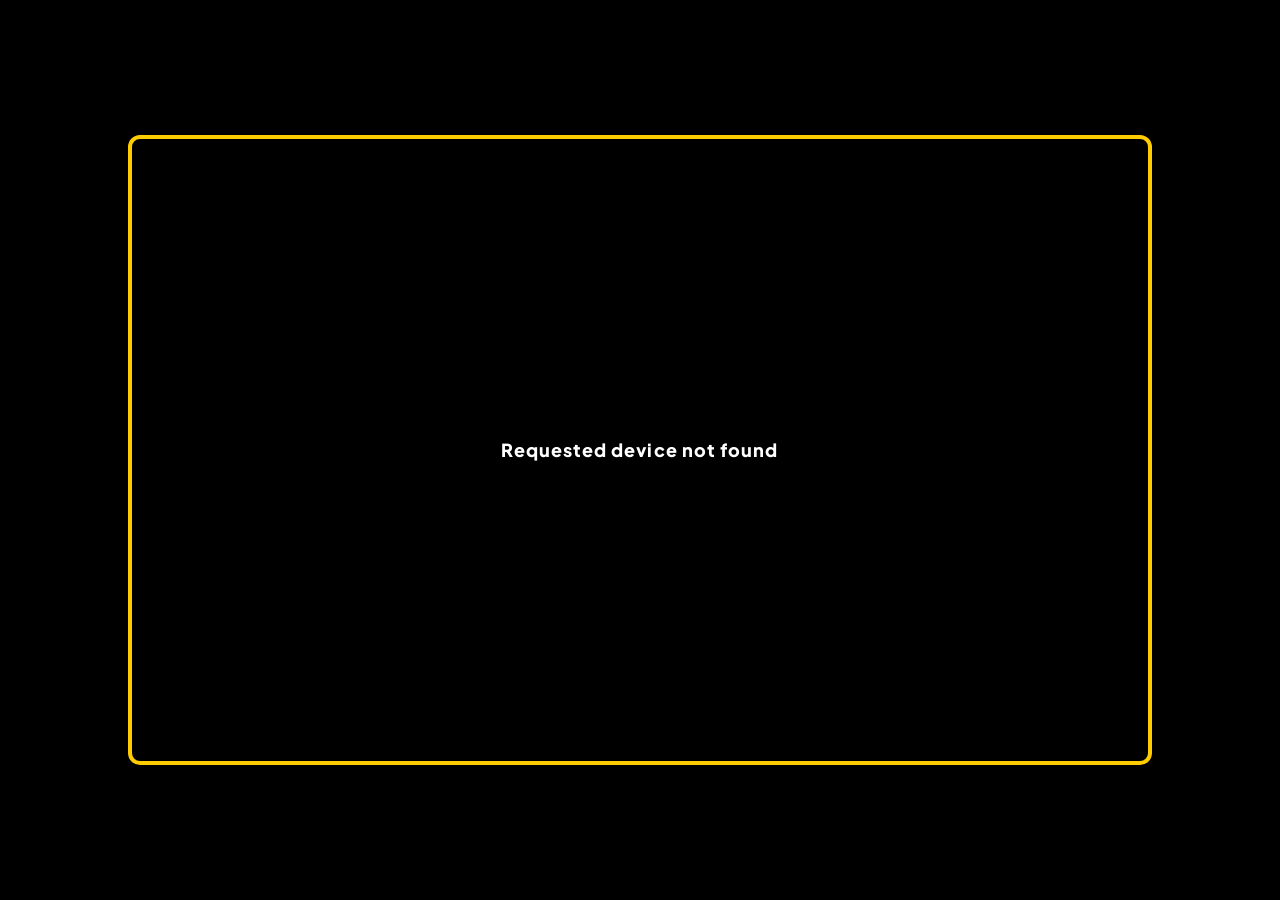
==== docs/demo.html @ 0fde7af2 "Publish ParcelVision landing and linear scanner to Pages. Replace the admin mock with a product land" ====
<!doctype html>
<html lang="en">
<head>
<meta charset="utf-8">
<meta name="viewport" content="width=device-width, initial-scale=1, viewport-fit=cover">
<title>ParcelVision AI · Scan receipt</title>
<link rel="preconnect" href="https://fonts.googleapis.com">
<link rel="preconnect" href="https://fonts.gstatic.com" crossorigin>
<link rel="stylesheet" href="https://fonts.googleapis.com/css2?family=Plus+Jakarta+Sans:wght@500;700;800&display=swap">
<link rel="stylesheet" href="parcelvision.css">
</head>
<body class="scan-page">
<div class="scan" id="screen-live">
  <video class="scan-video" id="sm-cam" playsinline webkit-playsinline muted autoplay></video>
  <div class="scan-guide" id="scan-guide">
    <div class="scan-coach" id="scan-coach">Hold the receipt in view</div>
  </div>
  <div class="scan-ring-wrap" id="scan-ring" hidden>
    <svg class="scan-ring" viewBox="0 0 100 100">
      <circle class="track" cx="50" cy="50" r="45"></circle>
      <circle class="progress" cx="50" cy="50" r="45"></circle>
    </svg>
  </div>
  <div class="scan-hud">
    <button class="scan-torch" id="scan-torch" type="button" hidden>Turn on flashlight</button>
  </div>
  <div class="scan-spinner" id="scan-spinner">
    <i></i>
    <div>Preparing scanner…</div>
  </div>
</div>

<div class="scan-result" id="screen-result" hidden>
  <h1>Receipt ready</h1>
  <img id="scan-preview" alt="Cleaned receipt">
  <div class="status" id="scan-status"></div>
  <div class="scan-actions">
    <button class="btn btn-primary" id="scan-confirm" type="button">Confirm &amp; Upload Receipt</button>
    <button class="btn btn-ghost" id="scan-retake" type="button">Retake</button>
  </div>
</div>

<div class="scan-done" id="screen-done" hidden>
  <div class="mark">✓</div>
  <h1>Receipt uploaded</h1>
  <p id="done-note">The cleaned scan is ready for the next step.</p>
  <button class="btn btn-primary" id="scan-again" type="button">Scan another</button>
</div>

<script type="module" src="scan-app.mjs"></script>
</body>
</html>
---- docs/parcelvision.css ----
:root {
  --ink: #f8fafc;
  --muted: #94a3b8;
  --blue: #3b82f6;
  --navy: #0f172a;
  --yellow: #ffcc00;
  --green: #39ff14;
  --font: "Plus Jakarta Sans", system-ui, sans-serif;
  --guide-x: 10%;
  --guide-y: 15%;
  --guide-w: 80%;
  --guide-h: 70%;
}

* { box-sizing: border-box; }
html, body { margin: 0; font-family: var(--font); }
[hidden] { display: none !important; }
button { font: inherit; }

/* ---- landing ---- */
body.landing { background: #07111f; color: var(--ink); min-height: 100%; }
.pv-wrap { width: min(1120px, calc(100% - 32px)); margin: 0 auto; }
.pv-nav { position: sticky; top: 0; z-index: 10; background: rgba(7, 17, 31, .88); backdrop-filter: blur(12px); border-bottom: 1px solid rgba(255,255,255,.08); }
.pv-nav-inner { display: flex; align-items: center; gap: 20px; min-height: 64px; }
.pv-brand { color: #fff; font-weight: 800; text-decoration: none; font-size: 18px; margin-right: auto; }
.pv-brand span { color: var(--blue); }
.pv-nav-links { display: flex; gap: 18px; }
.pv-nav-links a { color: var(--muted); text-decoration: none; font-weight: 600; }
.pv-btn {
  display: inline-flex; align-items: center; justify-content: center;
  min-height: 48px; padding: 0 22px; border-radius: 12px;
  background: var(--blue); color: #fff; font-weight: 800; text-decoration: none; border: 0;
}
.pv-btn-sm { min-height: 40px; padding: 0 16px; font-size: 14px; }
.pv-btn-ghost { background: transparent; color: #fff; border: 1px solid rgba(255,255,255,.28); }
.pv-hero { padding: 72px 0 48px; }
.pv-hero-grid { display: grid; gap: 40px; align-items: center; }
@media (min-width: 880px) { .pv-hero-grid { grid-template-columns: 1.1fr .9fr; } }
.pv-kicker { color: var(--blue); font-weight: 800; letter-spacing: .08em; text-transform: uppercase; font-size: 12px; }
.pv-hero h1 { font-size: clamp(32px, 5vw, 52px); line-height: 1.1; margin: 8px 0 16px; }
.pv-lead { color: var(--muted); font-size: 18px; max-width: 48ch; }
.pv-hero-actions { display: flex; flex-wrap: wrap; gap: 12px; margin-top: 24px; }
.pv-hero-card { display: grid; place-items: center; }
.pv-phone {
  width: min(280px, 70vw); aspect-ratio: 9 / 16; border-radius: 28px;
  padding: 12px; background: #111827; box-shadow: 0 24px 60px rgba(0,0,0,.45);
}
.pv-phone-screen {
  height: 100%; border-radius: 18px; background: #000; position: relative;
  display: grid; place-items: center; overflow: hidden;
}
.pv-phone-box {
  position: absolute; inset: 16% 12%;
  border: 3px solid var(--yellow); border-radius: 10px;
  box-shadow: 0 0 0 80px rgba(0,0,0,.55);
}
.pv-phone-label {
  position: relative; z-index: 1; font-weight: 800; font-size: 13px;
  background: rgba(0,0,0,.7); padding: 8px 12px; border-radius: 8px;
}
.pv-how { padding: 24px 0 80px; }
.pv-how h2 { font-size: 28px; margin-bottom: 24px; }
.pv-steps { display: grid; gap: 16px; }
@media (min-width: 800px) { .pv-steps { grid-template-columns: repeat(3, 1fr); } }
.pv-steps article {
  background: #0f1b2e; border: 1px solid rgba(255,255,255,.08);
  border-radius: 16px; padding: 22px;
}
.pv-steps span {
  display: grid; place-items: center; width: 36px; height: 36px;
  border-radius: 10px; background: var(--blue); font-weight: 800; margin-bottom: 12px;
}
.pv-steps h3 { margin: 0 0 8px; }
.pv-steps p { margin: 0; color: var(--muted); }
.pv-foot { border-top: 1px solid rgba(255,255,255,.08); padding: 20px 0 32px; color: var(--muted); font-size: 14px; }

/* ---- scanner ---- */
body.scan-page { height: 100%; background: #000; color: var(--ink); }
html:has(body.scan-page) { height: 100%; }

.scan {
  position: relative;
  height: 100%;
  overflow: hidden;
  background: #000;
}

.scan-video {
  position: absolute; inset: 0;
  width: 100%; height: 100%;
  object-fit: cover;
  background: #000;
}

.scan-guide {
  position: absolute;
  left: var(--guide-x);
  top: var(--guide-y);
  width: var(--guide-w);
  height: var(--guide-h);
  border: 4px solid var(--yellow);
  border-radius: 12px;
  box-shadow: 0 0 0 9999px rgba(0, 0, 0, 0.65);
  display: flex;
  align-items: center;
  justify-content: center;
  pointer-events: none;
  transition: border-color .2s ease, box-shadow .2s ease;
}
.scan-guide.is-aligned {
  border-color: var(--green);
  box-shadow: 0 0 0 9999px rgba(0, 0, 0, 0.65), 0 0 28px var(--green);
}

.scan-coach {
  text-align: center;
  font-size: 18px;
  font-weight: 800;
  letter-spacing: .06em;
  line-height: 1.3;
  color: #fff;
  background: rgba(0, 0, 0, .72);
  padding: 12px 16px;
  border-radius: 8px;
  max-width: 92%;
}

.scan-ring-wrap {
  position: absolute; inset: 0;
  display: flex; align-items: center; justify-content: center;
  pointer-events: none;
  z-index: 2;
}
.scan-ring {
  width: min(42vw, 180px); height: min(42vw, 180px);
  transform: rotate(-90deg);
}
.scan-ring circle {
  fill: none;
  stroke-width: 8;
  stroke-linecap: round;
}
.scan-ring .track { stroke: rgba(255,255,255,.2); }
.scan-ring .progress { stroke: var(--green); stroke-dasharray: 283; stroke-dashoffset: 283; }
.scan-ring.is-on .progress { animation: ring .5s linear forwards; }
@keyframes ring {
  to { stroke-dashoffset: 0; }
}

.scan-hud {
  position: absolute; inset: 0;
  display: flex; flex-direction: column;
  justify-content: flex-end;
  align-items: center;
  padding: max(16px, env(safe-area-inset-top)) 20px max(24px, env(safe-area-inset-bottom));
  pointer-events: none;
  z-index: 3;
}
.scan-hud > * { pointer-events: auto; }

.scan-spinner {
  position: absolute; inset: 0;
  display: flex; flex-direction: column; align-items: center; justify-content: center;
  gap: 16px; background: rgba(0,0,0,.55);
  font-weight: 700; font-size: 18px;
  z-index: 4;
}
.scan-spinner i {
  width: 48px; height: 48px; border-radius: 50%;
  border: 4px solid rgba(255,255,255,.2);
  border-top-color: var(--green);
  animation: spin .8s linear infinite;
}
@keyframes spin { to { transform: rotate(360deg); } }

.scan-torch {
  min-height: 52px;
  padding: 14px 28px;
  border: 0; border-radius: 999px;
  background: #fff; color: var(--navy);
  font-weight: 800; font-size: 18px;
}

.scan-result {
  position: absolute; inset: 0;
  background: #0b1220;
  display: flex; flex-direction: column;
  padding: max(16px, env(safe-area-inset-top)) 20px max(20px, env(safe-area-inset-bottom));
}
.scan-result img {
  flex: 1; width: 100%; min-height: 0;
  object-fit: contain;
  background: #fff; border-radius: 16px;
}
.scan-result h1 { font-size: 22px; margin: 8px 0 12px; }
.scan-result .status { min-height: 1.4em; color: var(--muted); font-size: 15px; margin: 8px 0 12px; }
.scan-actions { display: flex; flex-direction: column; gap: 10px; }
.btn {
  min-height: 56px; border: 0; border-radius: 16px;
  font-weight: 800; font-size: 18px; cursor: pointer;
}
.btn-primary { background: var(--blue); color: #fff; }
.btn-primary:disabled { opacity: .5; }
.btn-ghost { background: transparent; color: var(--ink); border: 2px solid rgba(255,255,255,.35); }

.scan-done {
  position: absolute; inset: 0;
  display: flex; flex-direction: column; align-items: center; justify-content: center;
  gap: 12px; padding: 24px; text-align: center; background: #0b1220;
}
.scan-done .mark {
  width: 72px; height: 72px; border-radius: 50%;
  background: #166534; display: grid; place-items: center;
  font-size: 36px;
}
.scan-done p { color: var(--muted); max-width: 28ch; }
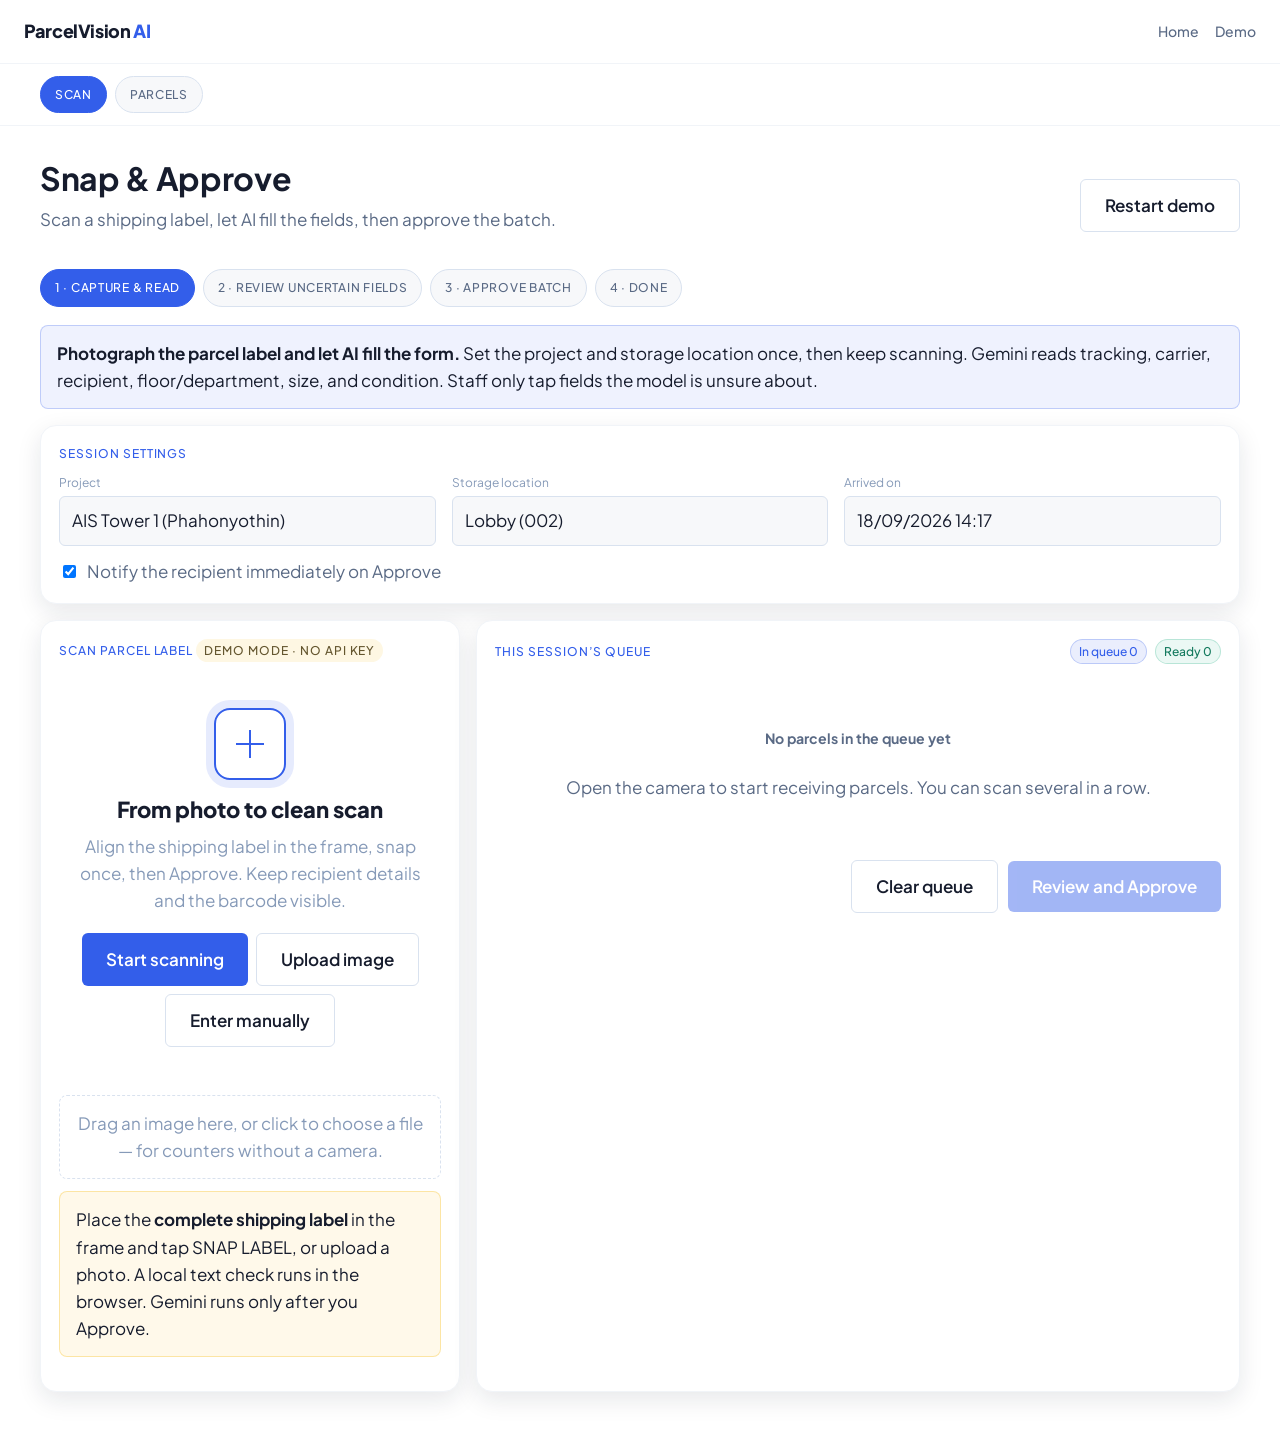
==== commit 584c7048: "Ship SNAP LABEL with local Tesseract OCR and a usable review crop. Replace the live OpenCV auto-capt" ====
--- a/docs/demo.html
+++ b/docs/demo.html
@@ -2,51 +2,664 @@
 <html lang="en">
 <head>
 <meta charset="utf-8">
-<meta name="viewport" content="width=device-width, initial-scale=1, viewport-fit=cover">
-<title>ParcelVision AI · Scan receipt</title>
+<meta name="viewport" content="width=device-width, initial-scale=1">
+<title>Demo · ParcelVision AI</title>
 <link rel="preconnect" href="https://fonts.googleapis.com">
 <link rel="preconnect" href="https://fonts.gstatic.com" crossorigin>
-<link rel="stylesheet" href="https://fonts.googleapis.com/css2?family=Plus+Jakarta+Sans:wght@500;700;800&display=swap">
+<link rel="stylesheet" href="https://fonts.googleapis.com/css2?family=Plus+Jakarta+Sans:wght@400;500;600;700;800&display=swap">
+<link rel="stylesheet" href="https://fonts.googleapis.com/icon?family=Material+Icons">
 <link rel="stylesheet" href="parcelvision.css">
 </head>
-<body class="scan-page">
-<div class="scan" id="screen-live">
-  <video class="scan-video" id="sm-cam" playsinline webkit-playsinline muted autoplay></video>
-  <div class="scan-guide" id="scan-guide">
-    <div class="scan-coach" id="scan-coach">Hold the receipt in view</div>
-  </div>
-  <div class="scan-ring-wrap" id="scan-ring" hidden>
-    <svg class="scan-ring" viewBox="0 0 100 100">
-      <circle class="track" cx="50" cy="50" r="45"></circle>
-      <circle class="progress" cx="50" cy="50" r="45"></circle>
-    </svg>
-  </div>
-  <div class="scan-hud">
-    <button class="scan-torch" id="scan-torch" type="button" hidden>Turn on flashlight</button>
-  </div>
-  <div class="scan-spinner" id="scan-spinner">
-    <i></i>
-    <div>Preparing scanner…</div>
-  </div>
+<body>
+<header class="pv-nav">
+  <a class="pv-brand" href="index.html">ParcelVision <span>AI</span></a>
+  <a href="index.html">Home</a>
+  <a class="is-active" href="demo.html">Demo</a>
+</header>
+
+<nav class="demo-tabs" aria-label="Demo views">
+  <button class="tis-pill active" type="button" id="tab-scan" onclick="demoTab('scan')">Scan</button>
+  <button class="tis-pill" type="button" id="tab-parcels" onclick="demoTab('parcels')">Parcels</button>
+</nav>
+
+<div class="demo-panel" id="demo-scan">
+<main class="pv-main" id="pv-main">
+  <div class="tis-page-header">
+    <div>
+      <h1 class="pv-title">Snap &amp; Approve</h1>
+      <p class="pv-lead">Scan a shipping label, let AI fill the fields, then approve the batch.</p>
+    </div>
+    <button class="pv-btn pv-btn-ghost" type="button" onclick="resetDemo()">Restart demo</button>
+  </div>
+
+  <div id="sm-steps">
+    <button class="tis-pill active" data-screen="capture">1 · Capture &amp; read</button>
+    <button class="tis-pill" data-screen="review">2 · Review uncertain fields</button>
+    <button class="tis-pill" data-screen="approve">3 · Approve batch</button>
+    <button class="tis-pill" data-screen="done">4 · Done</button>
+  </div>
+
+  <div class="sm-screen active" id="screen-capture">
+    <div class="tis-help-box tis-help-box--blue">
+      <b>Photograph the parcel label and let AI fill the form.</b>
+      Set the project and storage location once, then keep scanning. Gemini reads tracking, carrier, recipient, floor/department, size, and condition. Staff only tap fields the model is unsure about.
+    </div>
+
+    <div class="tis-section">
+      <div class="tis-label">Session settings</div>
+      <div class="pv-fields">
+        <div class="pv-field"><label>Project</label><div class="value">AIS Tower 1 (Phahonyothin)</div></div>
+        <div class="pv-field"><label>Storage location</label><div class="value">Lobby (002)</div></div>
+        <div class="pv-field"><label>Arrived on</label><div class="value">18/09/2026 14:17</div></div>
+      </div>
+      <label class="pv-check"><input type="checkbox" checked> Notify the recipient immediately on Approve</label>
+    </div>
+
+    <div class="sm-capture-grid">
+      <div class="tis-section" style="margin:0">
+        <div class="tis-label">Scan parcel label <span id="sm-mode"></span></div>
+
+        <div class="sm-capture-col">
+        <div class="sm-capture-processing" id="sm-capture-processing" hidden>
+          <div class="sm-spinner" aria-hidden="true"></div>
+          <p id="sm-processing-text">Checking the label…</p>
+        </div>
+
+        <div class="sm-camera-entry" id="sm-camera-entry">
+          <div class="sm-scan-mark" aria-hidden="true"></div>
+          <div style="font-size:22px;font-weight:800;margin-top:12px">From photo to clean scan</div>
+          <div class="tis-text-gray" style="margin-top:6px">Align the shipping label in the frame, snap once, then Approve. Keep recipient details and the barcode visible.</div>
+          <div class="sm-camera-entry-actions">
+            <button class="pv-btn" type="button" onclick="continueToCamera()"><span class="mdc-button__label">Start scanning</span></button>
+            <button class="pv-btn pv-btn-ghost" type="button" onclick="pickFiles()"><span class="mdc-button__label">Upload image</span></button>
+            <button class="pv-btn pv-btn-ghost" type="button" onclick="showManualEntry()"><span class="mdc-button__label">Enter manually</span></button>
+          </div>
+        </div>
+
+        <div class="sm-scanner" id="sm-scanner" hidden>
+          <div class="sm-view" id="sm-view" data-quality="neutral">
+            <video id="sm-cam" playsinline webkit-playsinline muted autoplay></video>
+            <button class="sm-cam-close" type="button" onclick="closeScanner()" title="Close camera" aria-label="Close camera">×</button>
+            <div class="sm-view-mask"></div>
+            <div class="sm-view-frame"><i></i><i></i><i></i><i></i></div>
+            <svg class="sm-view-overlay" id="sm-overlay" viewBox="0 0 1 1" preserveAspectRatio="none" aria-hidden="true">
+              <defs>
+                <mask id="sm-poly-mask">
+                  <rect width="1" height="1" fill="white"/>
+                  <polygon id="sm-poly-cut" fill="black" points="0,0 0,0 0,0 0,0"/>
+                </mask>
+              </defs>
+              <rect width="1" height="1" fill="rgba(0,0,0,.45)" mask="url(#sm-poly-mask)"/>
+              <polygon id="sm-poly" class="sm-poly" points="0,0 0,0 0,0 0,0"/>
+            </svg>
+            <div class="sm-view-coach" id="sm-view-coach">Center the shipping label in the frame</div>
+            <div class="sm-view-hint">
+              <div id="sm-cam-msg">Place the complete shipping label inside the frame.</div>
+            </div>
+          </div>
+          <div class="sm-quality" id="sm-quality" data-level="neutral" role="status" aria-live="polite">
+            <span class="sm-quality-dot"></span><span id="sm-quality-text">Align the label, then tap SNAP LABEL</span>
+          </div>
+          <div class="sm-row sm-row-snap">
+            <button class="sm-choice" type="button" onclick="flipCamera()">Flip camera</button>
+            <button class="sm-snap" id="sm-snap" type="button" onclick="captureNow()">SNAP LABEL</button>
+            <button class="sm-choice" type="button" onclick="toggleTorch()">Flashlight</button>
+          </div>
+          <div class="sm-row">
+            <button class="sm-choice" type="button" onclick="pickFiles()">Upload image</button>
+            <button class="sm-choice" type="button" onclick="showManualEntry()">Enter tracking manually</button>
+          </div>
+        </div>
+
+        <div class="sm-capture-preview" id="sm-capture-preview" hidden>
+          <div style="font-weight:800;margin-bottom:8px">Label captured</div>
+          <div class="sm-preview-grid">
+            <figure>
+              <img id="sm-preview-crop" alt="Enhanced label crop">
+              <figcaption class="sm-preview-caption">
+                <span class="tis-text-gray">Enhanced label</span>
+                <button class="sm-download" type="button" onclick="downloadPreviewImage('crop')">Download</button>
+              </figcaption>
+            </figure>
+            <figure>
+              <img id="sm-preview-original" alt="Original capture">
+              <figcaption class="sm-preview-caption">
+                <span class="tis-text-gray">Original photo</span>
+                <button class="sm-download" type="button" onclick="downloadPreviewImage('original')">Download</button>
+              </figcaption>
+            </figure>
+          </div>
+          <div class="sm-ocr-warning" id="sm-ocr-warning" hidden></div>
+          <div class="sm-ocr-extras" id="sm-ocr-extras" hidden></div>
+          <div class="sm-ocr-pane">
+            <div class="tis-text-gray" style="font-size:12px;margin-bottom:6px">Extracted text</div>
+            <pre id="sm-ocr-text">Reading label text…</pre>
+          </div>
+          <div class="sm-quality-list" id="sm-preview-quality"></div>
+          <div class="sm-row" style="justify-content:flex-start">
+            <button class="pv-btn" type="button" id="sm-use-label" onclick="approveCapture()"><span class="mdc-button__label">Approve</span></button>
+            <button class="pv-btn pv-btn-ghost" type="button" onclick="retakeCapture()"><span class="mdc-button__label">Retake with camera</span></button>
+            <button class="pv-btn pv-btn-ghost" type="button" onclick="openCropEditor()"><span class="mdc-button__label">Adjust crop</span></button>
+          </div>
+        </div>
+
+        <div id="sm-manual-entry" hidden style="margin-top:12px">
+          <div class="tis-label">Enter tracking number</div>
+          <input class="mat-mdc-input-element" id="sm-manual-tracking" placeholder="e.g. LEXPU0703623961">
+          <div class="sm-row" style="justify-content:flex-start">
+            <button class="pv-btn" type="button" onclick="submitManualEntry()"><span class="mdc-button__label">Add to queue</span></button>
+            <button class="pv-btn pv-btn-ghost" type="button" onclick="hideManualEntry()"><span class="mdc-button__label">Cancel</span></button>
+          </div>
+        </div>
+
+        <canvas id="sm-canvas" hidden></canvas>
+        <input type="file" id="sm-file" accept="image/*" multiple hidden onchange="filesPicked(this)">
+
+        <div class="sm-drop" onclick="pickFiles()" ondragover="event.preventDefault()" ondrop="dropFiles(event)">
+          Drag an image here, or click to choose a file — for counters without a camera.
+        </div>
+        <div class="tis-help-box tis-help-box--amber" style="margin-top:12px">
+          Place the <b>complete shipping label</b> in the frame and tap SNAP LABEL, or upload a photo. A local text check runs in the browser. Gemini runs only after you Approve.
+        </div>
+        </div>
+      </div>
+
+      <div class="tis-section" style="margin:0">
+        <div class="tis-page-header" style="margin-bottom:12px">
+          <div class="tis-label" style="margin:0">This session’s queue</div>
+          <div class="flex items-center gap-2" id="sm-queue-counts"></div>
+        </div>
+        <div class="sm-queue" id="sm-queue"></div>
+        <div class="pv-empty" id="sm-queue-empty">
+          <h5>No parcels in the queue yet</h5>
+          <p>Open the camera to start receiving parcels. You can scan several in a row.</p>
+        </div>
+        <div class="sm-actionbar" style="margin-top:14px">
+          <button class="pv-btn pv-btn-ghost" type="button" onclick="clearQueue()"><span class="mdc-button__label">Clear queue</span></button>
+          <button class="pv-btn" type="button" id="sm-to-approve" onclick="go('approve')"><span class="mdc-button__label">Review and Approve</span></button>
+        </div>
+      </div>
+    </div>
+  </div>
+
+  <div class="sm-screen" id="screen-approve">
+    <div class="pv-kpi">
+      <article>
+        <div class="tis-text-gray">Parcels in this batch</div>
+        <b id="kpi-total">0</b>
+        <div class="tis-text-gray">AIS Tower 1 · Lobby (002)</div>
+      </article>
+      <article>
+        <div class="tis-text-gray">Filled by AI</div>
+        <b id="kpi-auto">0</b>
+        <div class="tis-text-gray" id="kpi-auto-sub">of 0 fields</div>
+      </article>
+      <article>
+        <div class="tis-text-gray">Needs review</div>
+        <b id="kpi-review">0</b>
+        <div class="tis-text-gray">items the AI is unsure about</div>
+      </article>
+      <article>
+        <div class="tis-text-gray">Typing saved</div>
+        <b id="kpi-saved">0</b>
+        <div class="tis-text-gray">fields you did not have to type</div>
+      </article>
+    </div>
+    <div id="sm-approve-alert"></div>
+    <div class="tis-section">
+      <div class="tis-page-header">
+        <div class="tis-label" style="margin:0">Parcels that will be created</div>
+        <button class="pv-btn pv-btn-ghost" type="button" onclick="go('capture')">Scan more</button>
+      </div>
+      <div class="sm-approve-table">
+        <table class="pv-table">
+          <thead>
+            <tr>
+              <th>Photo</th><th>Tracking No.</th><th>Carrier</th><th>Recipient</th>
+              <th>Floor / dept</th><th>Type</th><th>Condition</th><th>Status</th><th></th>
+            </tr>
+          </thead>
+          <tbody id="sm-approve-rows"></tbody>
+        </table>
+      </div>
+      <div class="sm-approve-cards" id="sm-approve-cards"></div>
+      <div class="sm-actionbar" style="margin-top:16px">
+        <span class="tis-text-gray" style="margin-right:auto" id="sm-approve-note"></span>
+        <button class="pv-btn pv-btn-ghost" type="button" onclick="go('capture')"><span class="mdc-button__label">Back</span></button>
+        <button class="pv-btn" type="button" id="sm-approve-btn" onclick="openConfirm()"><span class="mdc-button__label">Approve &amp; notify</span></button>
+      </div>
+    </div>
+  </div>
+
+  <div class="sm-screen" id="screen-done">
+    <div class="tis-help-box tis-help-box--green">
+      <b>Parcels saved.</b> Each item is now <span class="tis-badge-outline-success tis-badge-sm">Ready for Pick-up</span> and recipients have been notified.
+    </div>
+    <div class="pv-kpi">
+      <article><div class="tis-text-gray">Batch ID</div><b id="done-batch">1621</b></article>
+      <article><div class="tis-text-gray">Parcel count</div><b id="done-count">0</b></article>
+      <article><div class="tis-text-gray">Project</div><b>AIS Tower 1</b></article>
+      <article><div class="tis-text-gray">Storage</div><b>Lobby (002)</b></article>
+    </div>
+    <div class="tis-label">Created parcel IDs</div>
+    <table class="pv-table">
+      <thead><tr><th>Parcel ID</th><th>Tracking No.</th><th>Recipient</th><th>Floor / dept</th><th>Status</th></tr></thead>
+      <tbody id="done-rows"></tbody>
+    </table>
+    <div class="sm-actionbar" style="margin-top:18px">
+      <a class="pv-btn pv-btn-ghost" href="#parcels" onclick="demoTab('parcels')"><span class="mdc-button__label">Back to parcel list</span></a>
+      <button class="pv-btn pv-btn-ghost" type="button" onclick="resetDemo()"><span class="mdc-button__label">Receive another batch</span></button>
+      <button class="pv-btn" type="button"><span class="mdc-button__label">Print slip</span></button>
+    </div>
+  </div>
+</main>
 </div>
 
-<div class="scan-result" id="screen-result" hidden>
-  <h1>Receipt ready</h1>
-  <img id="scan-preview" alt="Cleaned receipt">
-  <div class="status" id="scan-status"></div>
-  <div class="scan-actions">
-    <button class="btn btn-primary" id="scan-confirm" type="button">Confirm &amp; Upload Receipt</button>
-    <button class="btn btn-ghost" id="scan-retake" type="button">Retake</button>
-  </div>
+<div class="demo-panel" id="demo-parcels" hidden>
+<main class="pv-main">
+  <div class="tis-page-header">
+    <div>
+      <h1 class="pv-title">Parcels</h1>
+      <p class="pv-lead">Track intake, pickup, and overdue items for AIS Tower 1.</p>
+    </div>
+    <div class="sm-row" style="margin:0;justify-content:flex-end">
+      <button class="pv-btn pv-btn-ghost" type="button" onclick="exportCsv()">Export</button>
+      <a class="pv-btn" href="#scan" onclick="demoTab('scan')">Add new parcel</a>
+    </div>
+  </div>
+
+  <div class="pl-kpi" id="pl-kpi">
+    <div class="pl-kpi-card"><div class="pl-kpi-value" id="pl-kpi-ready">0</div><div class="pl-kpi-label">Awaiting pickup</div></div>
+    <div class="pl-kpi-card"><div class="pl-kpi-value" id="pl-kpi-delivered">0</div><div class="pl-kpi-label">Delivered today</div></div>
+    <div class="pl-kpi-card pl-kpi-card--accent"><div class="pl-kpi-value" id="pl-kpi-overdue">0</div><div class="pl-kpi-label">Overdue &gt; 7 days</div></div>
+    <div class="pl-kpi-card pl-kpi-card--danger"><div class="pl-kpi-value" id="pl-kpi-cancelled">0</div><div class="pl-kpi-label">Cancelled / returned</div></div>
+  </div>
+
+  <div class="tis-section">
+    <div class="pl-filters">
+      <label class="pl-field">
+        <span>Project</span>
+        <div class="value">AIS Tower 1 (Phahonyothin)</div>
+      </label>
+      <label class="pl-field">
+        <span>Status</span>
+        <select id="pl-status" onchange="renderParcels()">
+          <option value="">All</option>
+          <option value="ready">Ready for Pick-up</option>
+          <option value="delivered">Delivered</option>
+          <option value="onhold">Awaiting Approval</option>
+          <option value="cancelled">Cancelled</option>
+          <option value="returned">Returned</option>
+        </select>
+      </label>
+      <label class="pl-field pl-field-grow">
+        <span>Search</span>
+        <input id="pl-q" oninput="renderParcels()" placeholder="Tracking, recipient, or floor">
+      </label>
+    </div>
+
+    <div class="pl-toolbar">
+      <span class="tis-filter-badge tis-badge-sm" id="pl-filter-badge">
+        <span id="pl-filter-count">0</span> filters applied
+      </span>
+    </div>
+
+    <div id="pl-selection-hint" hidden>
+      <div class="tis-alert tis-alert-info">
+        <span id="pl-selection-text">1 item selected</span> — use the buttons below for bulk actions
+        <span class="pl-hint-actions">
+          <button class="sm-choice" type="button" onclick="bulkDeliver()">Deliver all</button>
+          <button class="sm-choice is-danger" type="button" onclick="clearSelection()">Clear</button>
+        </span>
+      </div>
+    </div>
+
+    <div class="pl-desktop">
+      <table class="pv-table">
+        <thead>
+          <tr>
+            <th style="width:44px"><input type="checkbox" id="pl-check-all" onclick="toggleAll()" aria-label="Select all"></th>
+            <th style="width:60px">Photo</th>
+            <th>Tracking #</th>
+            <th>Carrier</th>
+            <th>Recipient</th>
+            <th>Floor / dept</th>
+            <th>Arrived</th>
+            <th>Status</th>
+            <th class="text-right">Actions</th>
+          </tr>
+        </thead>
+        <tbody id="pl-rows"></tbody>
+      </table>
+      <div class="pv-empty" id="pl-empty" hidden>
+        <h5>No parcels match these filters</h5>
+        <p>Clear filters or receive a new parcel to get started.</p>
+        <a class="pv-btn" href="#scan" onclick="demoTab('scan')">Add new parcel</a>
+      </div>
+      <div class="pl-paginator" id="pl-paginator">
+        <span>Items per page: 10</span>
+        <span id="pl-range">1 – 10 of 0</span>
+      </div>
+    </div>
+
+    <div class="pl-cards" id="pl-cards"></div>
+  </div>
+</main>
 </div>
 
-<div class="scan-done" id="screen-done" hidden>
-  <div class="mark">✓</div>
-  <h1>Receipt uploaded</h1>
-  <p id="done-note">The cleaned scan is ready for the next step.</p>
-  <button class="btn btn-primary" id="scan-again" type="button">Scan another</button>
+<div class="sm-scrim" onclick="closeSheet()"></div>
+<div class="sm-sheet" id="sm-sheet">
+  <div class="sm-sheet-head">
+    <div style="flex:1">
+      <h3 style="margin:0;font-size:16px">Review AI values</h3>
+      <div class="tis-text-gray" id="sm-sheet-sub">&nbsp;</div>
+    </div>
+    <button class="sm-choice" type="button" onclick="closeSheet()">Close</button>
+  </div>
+  <div class="sm-sheet-body">
+    <figure class="sm-sheet-photo-wrap">
+      <img class="sm-sheet-photo" id="sm-sheet-photo" alt="Parcel photo" onclick="previewSheetPhoto()">
+      <figcaption class="sm-preview-caption">
+        <button class="sm-download" type="button" onclick="previewSheetPhoto()">Preview</button>
+        <button class="sm-download" type="button" onclick="downloadSheetPhoto()">Download</button>
+      </figcaption>
+    </figure>
+    <div id="sm-sheet-alerts"></div>
+    <div id="sm-sheet-fields"></div>
+    <div class="pv-field" style="margin-top:12px">
+      <label>Remarks (optional)</label>
+      <input class="mat-mdc-input-element" placeholder="The only field you may need to type">
+    </div>
+  </div>
+  <div class="sm-sheet-foot">
+    <button class="tis-btn-danger" type="button" onclick="dropItem()"><span class="mdc-button__label">Delete this photo</span></button>
+    <span style="flex:1"></span>
+    <button class="pv-btn" type="button" id="sm-sheet-confirm" onclick="confirmItem()"><span class="mdc-button__label">Confirm</span></button>
+  </div>
 </div>
 
-<script type="module" src="scan-app.mjs"></script>
+<div class="sm-photo-lightbox" id="sm-photo-lightbox" hidden onclick="if(event.target===this)closePhotoPreview()">
+  <div class="sm-photo-lightbox-card">
+    <img id="sm-photo-lightbox-img" alt="Parcel photo preview">
+    <div class="sm-photo-lightbox-actions">
+      <button class="pv-btn" type="button" onclick="downloadSheetPhoto()"><span class="mdc-button__label">Download</span></button>
+      <button class="pv-btn pv-btn-ghost" type="button" onclick="closePhotoPreview()"><span class="mdc-button__label">Close</span></button>
+    </div>
+  </div>
+</div>
+
+<div class="sm-crop-editor" id="sm-crop-editor" hidden onclick="if(event.target===this)cancelCropEdit()">
+  <div class="sm-crop-editor-card">
+    <div style="font-weight:800;margin-bottom:8px">Adjust crop</div>
+    <div class="tis-text-gray" style="margin-bottom:10px">Starts on the label frame. Drag inside the box to move it, or drag a corner to reshape. Text is re-read only when you apply.</div>
+    <canvas id="sm-crop-canvas" width="640" height="360"></canvas>
+    <div class="sm-crop-editor-actions">
+      <button class="pv-btn" type="button" onclick="applyCropEdit()"><span class="mdc-button__label">Apply crop</span></button>
+      <button class="pv-btn pv-btn-ghost" type="button" onclick="cancelCropEdit()"><span class="mdc-button__label">Cancel</span></button>
+    </div>
+  </div>
+</div>
+
+<div class="sm-dialog-wrap" onclick="if(event.target===this)closeConfirm()">
+  <div class="pv-dialog">
+    <h3 style="margin-top:0">Confirm parcel save</h3>
+    <div id="sm-confirm-text"></div>
+    <div class="sm-actionbar" style="margin-top:16px">
+      <button class="pv-btn pv-btn-ghost" type="button" onclick="closeConfirm()"><span class="mdc-button__label">Cancel</span></button>
+      <button class="pv-btn" type="button" onclick="doApprove()"><span class="mdc-button__label">Confirm Approve</span></button>
+    </div>
+  </div>
+</div>
+
+<div class="pl-dialog-wrap" onclick="if (event.target === this) closeDialog()">
+  <div class="pv-dialog">
+    <h3 style="margin-top:0">Confirm parcel delivery</h3>
+    <div id="pl-dialog-text"></div>
+    <div class="sm-actionbar" style="margin-top:16px">
+      <button class="pv-btn pv-btn-ghost" type="button" onclick="closeDialog()">Cancel</button>
+      <button class="pv-btn" type="button" onclick="confirmDeliver()">Confirm delivery</button>
+    </div>
+  </div>
+</div>
+
+<script>
+function demoTab(name) {
+  const scan = name !== 'parcels';
+  document.getElementById('demo-scan').hidden = !scan;
+  document.getElementById('demo-parcels').hidden = scan;
+  document.getElementById('tab-scan').classList.toggle('active', scan);
+  document.getElementById('tab-parcels').classList.toggle('active', !scan);
+  if (!scan && typeof closeScanner === 'function') closeScanner();
+  const hash = scan ? '#scan' : '#parcels';
+  if (location.hash !== hash) history.replaceState(null, '', hash);
+}
+function applyDemoHash() {
+  demoTab(location.hash === '#parcels' ? 'parcels' : 'scan');
+}
+window.addEventListener('hashchange', applyDemoHash);
+applyDemoHash();
+</script>
+
+<script>
+const STATUS_META = {
+  ready:     { label: 'Ready for Pick-up',  cls: 'tis-badge-sr-so-approved' },
+  delivered: { label: 'Delivered',          cls: 'tis-badge-sr-so-completed' },
+  onhold:    { label: 'Awaiting Approval',  cls: 'tis-badge-sr-so-onhold' },
+  cancelled: { label: 'Cancelled',          cls: 'tis-badge-sr-so-cancelled' },
+  returned:  { label: 'Returned',           cls: 'tis-badge-sr-so-closed' },
+};
+const CARRIERS_SHORT = {
+  LEL:      'LEL Express',
+  Flash:    'Flash Express',
+  Kerry:    'Kerry Express',
+  Thai:     'Thailand Post',
+  JT:       'J&T Express',
+  SCG:      'SCG Express',
+  DHL:      'DHL Express',
+  Shopee:   'Shopee',
+};
+
+const TODAY = new Date('2026-09-18T09:00:00+07:00');
+const daysAgo = n => new Date(TODAY.getTime() - n * 86400e3);
+const fmt = d => d.toLocaleString('en-GB', { day: '2-digit', month: '2-digit', year: 'numeric', hour: '2-digit', minute: '2-digit' }).replace(/,/, '');
+
+const PARCELS = [
+  { id: 15628, tracking: 'LEXPU0703623961', carrier: 'LEL',    recipient: 'K.Tomoya Sakai',     unit: '21F-MKT', unitName: 'Marketing',        arrived: daysAgo(0),  status: 'ready',     type: 'Small parcel' },
+  { id: 15627, tracking: 'TH260330625225F', carrier: 'Thai',   recipient: 'K.Pitcha W.',        unit: '18F-FIN', unitName: 'Finance',          arrived: daysAgo(0),  status: 'ready',     type: 'Envelope' },
+  { id: 15626, tracking: 'FL2609181004TH',  carrier: 'Flash',  recipient: 'K.Priwach T.',       unit: '24F-ENG', unitName: 'Engineering',      arrived: daysAgo(0),  status: 'ready',     type: 'Large parcel' },
+  { id: 15625, tracking: 'LEXPU0703471485', carrier: 'LEL',    recipient: 'K.Ratchadawan P.',   unit: '21F-MKT', unitName: 'Marketing',        arrived: daysAgo(1),  status: 'delivered', type: 'Medium parcel', deliveredBy: 'K.Ratchadawan P.', deliveredAt: daysAgo(1) },
+  { id: 15624, tracking: 'JT2609170822TH',  carrier: 'JT',     recipient: 'K.Jirayu M.',        unit: '9F-CS',   unitName: 'Customer Service', arrived: daysAgo(1),  status: 'delivered', type: 'Small parcel', deliveredBy: 'K.Jirayu M.',      deliveredAt: daysAgo(1) },
+  { id: 15623, tracking: 'SCG2609187741',   carrier: 'SCG',    recipient: '— Unknown recipient —',   unit: '12F-HRD', unitName: 'HR',               arrived: daysAgo(2),  status: 'onhold',    type: 'Bag' },
+  { id: 15622, tracking: 'KE260916TH123',   carrier: 'Kerry',  recipient: 'K.Monthartip K.',    unit: '12F-HRD', unitName: 'HR',               arrived: daysAgo(3),  status: 'delivered', type: 'Small parcel', deliveredBy: 'K.Monthartip K.',  deliveredAt: daysAgo(3) },
+  { id: 15621, tracking: 'DHL9182735510',   carrier: 'DHL',    recipient: 'K.Theerapat K.',     unit: '24F-ENG', unitName: 'Engineering',      arrived: daysAgo(8),  status: 'ready',     type: 'Medium parcel' },
+  { id: 15620, tracking: 'SP260910114892',  carrier: 'Shopee', recipient: 'K.Nattapong S.',     unit: '21F-MKT', unitName: 'Marketing',        arrived: daysAgo(9),  status: 'ready',     type: 'Small parcel' },
+  { id: 15619, tracking: 'FL2609091728TH',  carrier: 'Flash',  recipient: 'K.Ornuma L.',        unit: '18F-FIN', unitName: 'Finance',          arrived: daysAgo(10), status: 'returned',  type: 'Medium parcel' },
+  { id: 15618, tracking: 'TH260908F5511',   carrier: 'Thai',   recipient: 'K.Aphirak N.',       unit: '24F-ENG', unitName: 'Engineering',      arrived: daysAgo(11), status: 'cancelled', type: 'Envelope' },
+  { id: 15617, tracking: 'LEL260907TH991',  carrier: 'LEL',    recipient: 'K.Benjaporn R.',     unit: '9F-CS',   unitName: 'Customer Service', arrived: daysAgo(12), status: 'delivered', type: 'Medium parcel', deliveredBy: 'K.Benjaporn R.',   deliveredAt: daysAgo(11) },
+];
+
+let selected = new Set();
+let dialogId = null;
+
+function parcelPhoto(seed) {
+  const hue = [28, 34, 20, 40, 15, 45][seed % 6];
+  const svg =
+    '<svg xmlns="http://www.w3.org/2000/svg" width="240" height="180">' +
+    '<rect width="240" height="180" fill="#2b2f33"/>' +
+    '<rect x="26" y="34" width="188" height="120" rx="6" fill="hsl(' + hue + ',45%,58%)"/>' +
+    '<rect x="26" y="78" width="188" height="10" fill="hsl(' + hue + ',40%,48%)" opacity=".7"/>' +
+    '<rect x="58" y="52" width="124" height="74" rx="3" fill="#fdfdfd"/>' +
+    '<rect x="66" y="60" width="70" height="6" fill="#9aa0a6"/>' +
+    '<rect x="66" y="72" width="46" height="5" fill="#c3c7cb"/>' +
+    Array.from({ length: 22 }, (_, i) => '<rect x="' + (67 + i * 5) + '" y="88" width="' + (i % 3 ? 2 : 3) + '" height="22" fill="#1c1f23"/>').join('') +
+    '<rect x="66" y="114" width="86" height="5" fill="#9aa0a6"/>' +
+    '</svg>';
+  return 'data:image/svg+xml;utf8,' + encodeURIComponent(svg);
+}
+
+const isOverdue = p => p.status === 'ready' && (TODAY - p.arrived) > 7 * 86400e3;
+
+function filtered() {
+  const status = document.getElementById('pl-status').value;
+  const q = document.getElementById('pl-q').value.trim().toLowerCase();
+  return PARCELS.filter(p =>
+    (!status || p.status === status) &&
+    (!q || p.tracking.toLowerCase().includes(q) || p.recipient.toLowerCase().includes(q) || p.unit.toLowerCase().includes(q)),
+  );
+}
+
+function statusBadge(status) {
+  const m = STATUS_META[status];
+  return '<span class="' + m.cls + ' tis-badge-sm tis-badge-round">' + m.label + '</span>';
+}
+
+const esc = s => (s || '').toString().replace(/[<>"&]/g, c => ({ '<': '&lt;', '>': '&gt;', '"': '&quot;', '&': '&amp;' }[c]));
+
+function rowActions(p) {
+  if (p.status === 'delivered' || p.status === 'cancelled' || p.status === 'returned') {
+    return '<button class="sm-choice" type="button" onclick="view(' + p.id + ')">View</button>';
+  }
+  return (p.status === 'ready'
+    ? '<button class="sm-choice" type="button" onclick="deliver(' + p.id + ')">Deliver</button>' +
+      '<button class="sm-choice" type="button" onclick="scanQr(' + p.id + ')">Scan QR</button>'
+    : '') +
+    '<button class="sm-choice" type="button" onclick="view(' + p.id + ')">Edit</button>' +
+    '<button class="sm-choice is-danger" type="button" onclick="cancelParcel(' + p.id + ')">Cancel</button>';
+}
+function mobileActions(p) { return rowActions(p); }
+
+function renderParcels() {
+  const rows = filtered();
+
+  document.getElementById('pl-kpi-ready').textContent     = PARCELS.filter(p => p.status === 'ready').length;
+  document.getElementById('pl-kpi-delivered').textContent = PARCELS.filter(p => p.status === 'delivered' && sameDay(p.deliveredAt, TODAY)).length;
+  document.getElementById('pl-kpi-overdue').textContent   = PARCELS.filter(isOverdue).length;
+  document.getElementById('pl-kpi-cancelled').textContent = PARCELS.filter(p => p.status === 'cancelled' || p.status === 'returned').length;
+
+  const badge = document.getElementById('pl-filter-badge');
+  const active = [document.getElementById('pl-status').value, document.getElementById('pl-q').value.trim()].filter(Boolean).length;
+  badge.style.display = active ? 'inline-flex' : 'none';
+  document.getElementById('pl-filter-count').textContent = active;
+
+  document.getElementById('pl-empty').hidden = !!rows.length;
+
+  document.getElementById('pl-rows').innerHTML = rows.map(p => {
+    const rowCls = ['pl-row', isOverdue(p) ? 'is-overdue' : '', p.status === 'cancelled' ? 'is-cancelled' : ''].filter(Boolean).join(' ');
+    return '<tr class="' + rowCls + '">' +
+      '<td><input type="checkbox" ' + (selected.has(p.id) ? 'checked' : '') + ' onclick="toggleOne(' + p.id + ')" aria-label="Select ' + esc(p.tracking) + '"></td>' +
+      '<td><img class="pl-thumb" src="' + parcelPhoto(p.id) + '" alt=""></td>' +
+      '<td><span class="tis-a" onclick="view(' + p.id + ')">' + esc(p.tracking) + '</span>' +
+        (isOverdue(p) ? '<div><span class="tis-badge-warning tis-badge-xs">Overdue ' + Math.floor((TODAY - p.arrived) / 86400e3) + ' days</span></div>' : '') + '</td>' +
+      '<td>' + esc(CARRIERS_SHORT[p.carrier]) + '</td>' +
+      '<td>' + esc(p.recipient) + '</td>' +
+      '<td>' + esc(p.unit) + ' · ' + esc(p.unitName) + '</td>' +
+      '<td>' + esc(fmt(p.arrived)) + '</td>' +
+      '<td>' + statusBadge(p.status) + '</td>' +
+      '<td class="text-right"><div class="pl-actions">' + rowActions(p) + '</div></td></tr>';
+  }).join('');
+
+  document.getElementById('pl-cards').innerHTML = rows.map(p => {
+    const cls = ['pl-card', isOverdue(p) ? 'is-overdue' : ''].filter(Boolean).join(' ');
+    return '<div class="' + cls + '">' +
+      '<img class="pl-card-thumb" src="' + parcelPhoto(p.id) + '" alt="">' +
+      '<div class="pl-card-body">' +
+        '<div class="pl-card-title">' + esc(p.tracking) + '</div>' +
+        '<div class="pl-card-meta">' + esc(p.recipient) + ' · ' + esc(p.unit) + '</div>' +
+        '<div class="pl-card-meta">' + esc(fmt(p.arrived)) + ' · ' + esc(CARRIERS_SHORT[p.carrier]) + '</div>' +
+        '<div style="margin-top:6px">' + statusBadge(p.status) + '</div>' +
+        '<div class="pl-card-actions">' + mobileActions(p) + '</div>' +
+      '</div></div>';
+  }).join('');
+
+  document.getElementById('pl-range').textContent = rows.length ? '1 – ' + rows.length + ' of ' + rows.length : '0 of 0';
+  document.getElementById('pl-paginator').hidden = !rows.length;
+
+  const validSelection = [...selected].filter(id => rows.some(p => p.id === id));
+  const hint = document.getElementById('pl-selection-hint');
+  hint.hidden = !validSelection.length;
+  document.getElementById('pl-selection-text').textContent = validSelection.length + ' item(s) selected';
+}
+
+const sameDay = (a, b) => a && b && a.getFullYear() === b.getFullYear() && a.getMonth() === b.getMonth() && a.getDate() === b.getDate();
+
+function toggleOne(id) {
+  if (selected.has(id)) selected.delete(id); else selected.add(id);
+  renderParcels();
+}
+function toggleAll() {
+  const rows = filtered();
+  const allSelected = rows.every(p => selected.has(p.id));
+  rows.forEach(p => { if (allSelected) selected.delete(p.id); else selected.add(p.id); });
+  renderParcels();
+}
+function clearSelection() { selected.clear(); renderParcels(); }
+
+function applyStatus(id, next, patch) {
+  const p = PARCELS.find(x => x.id === id);
+  if (!p) return false;
+  p.status = next;
+  if (patch) Object.assign(p, patch);
+  selected.delete(id);
+  renderParcels();
+  return true;
+}
+
+function deliver(id) {
+  dialogId = id;
+  const p = PARCELS.find(x => x.id === id);
+  document.getElementById('pl-dialog-text').innerHTML =
+    'Confirm that parcel <b>' + esc(p.tracking) + '</b> was delivered to <b>' + esc(p.recipient) + '</b>. ' +
+    'The time will be recorded as ' + esc(fmt(TODAY)) + ' and the recipient will be notified.';
+  document.body.classList.add('pl-dialog-open');
+}
+function confirmDeliver() {
+  applyStatus(dialogId, 'delivered', { deliveredBy: PARCELS.find(p => p.id === dialogId).recipient, deliveredAt: TODAY });
+  closeDialog();
+}
+function closeDialog() { dialogId = null; document.body.classList.remove('pl-dialog-open'); }
+
+const scanQr = id => alert('Open the camera to scan the recipient QR for #' + id + ' — this demo does not connect that camera yet');
+const view = id => alert('Open parcel details #' + id + ' — this demo has no detail page yet');
+const cancelParcel = id => confirm('Cancel parcel #' + id + '?') && applyStatus(id, 'cancelled');
+function bulkDeliver() {
+  const ids = [...selected];
+  ids.forEach(id => { const p = PARCELS.find(x => x.id === id); if (p && p.status === 'ready') applyStatus(id, 'delivered', { deliveredBy: p.recipient, deliveredAt: TODAY }); });
+  selected.clear();
+  renderParcels();
+}
+const exportCsv = () => alert('Export CSV — this demo does not generate a file yet');
+
+(function selfCheck() {
+  let ok = true;
+  const is = (cond, msg) => { if (!cond) { ok = false; console.assert(cond, msg); } };
+
+  const optionValues = [...document.getElementById('pl-status').options].map(o => o.value).filter(Boolean);
+  is(optionValues.length === Object.keys(STATUS_META).length, 'dropdown statuses must match STATUS_META');
+  optionValues.forEach(v => is(STATUS_META[v], 'status ' + v + ' needs badge meta'));
+
+  const readySample = PARCELS.find(p => p.status === 'ready');
+  const orig = readySample.status;
+  applyStatus(readySample.id, 'delivered', { deliveredBy: readySample.recipient, deliveredAt: TODAY });
+  is(readySample.status === 'delivered', 'Deliver must set status to delivered');
+  applyStatus(readySample.id, orig);
+  applyStatus(readySample.id, 'cancelled');
+  is(readySample.status === 'cancelled', 'Cancel must set status to cancelled');
+  applyStatus(readySample.id, orig);
+
+  document.getElementById('pl-status').value = 'ready';
+  is(filtered().every(p => p.status === 'ready'), 'status filter must actually filter');
+  is(filtered().length < PARCELS.length, 'filter must reduce row count');
+  document.getElementById('pl-status').value = '';
+
+  is(PARCELS.some(isOverdue), 'there should be at least one parcel overdue > 7 days');
+  is(!PARCELS.some(p => p.status === 'delivered' && isOverdue(p)), 'delivered should not count as overdue');
+  is(esc('<script>').includes('&lt;'), 'esc() must escape < > &');
+  console.log(ok ? '✓ self-check passed (status set, transitions, filter, overdue, esc)' : '✗ self-check failed');
+})();
+
+renderParcels();
+</script>
+
+<script type="module" src="parcel-ocr-app.mjs"></script>
 </body>
 </html>
--- a/docs/parcelvision.css
+++ b/docs/parcelvision.css
@@ -1,216 +1,620 @@
 :root {
-  --ink: #f8fafc;
-  --muted: #94a3b8;
-  --blue: #3b82f6;
-  --navy: #0f172a;
-  --yellow: #ffcc00;
-  --green: #39ff14;
-  --font: "Plus Jakarta Sans", system-ui, sans-serif;
-  --guide-x: 10%;
-  --guide-y: 15%;
-  --guide-w: 80%;
-  --guide-h: 70%;
-}
-
-* { box-sizing: border-box; }
-html, body { margin: 0; font-family: var(--font); }
+  --bs-primary: #335EEA;
+  --bs-primary-desat: #6C8AEC;
+  --bs-success: #42BA96;
+  --bs-success-text: #147a5e;
+  --bs-info: #7C69EF;
+  --bs-warning: #FAD776;
+  --bs-warning-text: rgb(100, 86, 47);
+  --bs-danger: #DF4759;
+  --bs-dark: #1B2A4E;
+  --bs-body: #161C2D;
+  --bs-secondary-color: #5A6A85;
+  --bs-gray-100: #F7F8FA;
+  --bs-gray-200: #F1F4F8;
+  --bs-gray-300: #D9E2EF;
+  --bs-gray-600: #869AB8;
+  --bs-gray-700: #506690;
+  --bs-gray-800: #384C74;
+  --bs-gray-900: #1B2A4E;
+
+  --bg-canvas: #FFFFFF;
+  --bg-surface-1: #FFFFFF;
+  --bg-surface-2: #F1F4F8;
+  --bg-surface-glass: rgba(255, 255, 255, 0.86);
+  --accent-cyan: #335EEA;
+  --accent-blue: #335EEA;
+  --accent-emerald: #42BA96;
+  --accent-purple: #7C69EF;
+  --gradient-primary: #335EEA;
+  --text-primary: #161C2D;
+  --text-secondary: #5A6A85;
+  --text-muted: #869AB8;
+  --line: #F1F4F8;
+  --line-strong: #D9E2EF;
+  --shadow-card: 0 .5rem 1.5rem rgba(22, 28, 45, .1);
+  --ok: #42BA96;
+  --warn: var(--bs-warning);
+  --warn-text: var(--bs-warning-text);
+  --danger: #DF4759;
+  --font: "Plus Jakarta Sans", "PlusJakartaSans", system-ui, -apple-system, "Segoe UI", Roboto, "Helvetica Neue", sans-serif;
+  --mono: SFMono-Regular, Menlo, Monaco, Consolas, "Liberation Mono", "Courier New", monospace;
+  --radius-md: .375rem;
+  --radius-lg: .5rem;
+  --radius-xl: 1rem;
+
+  --ink: var(--text-primary);
+  --muted: var(--text-secondary);
+  --blue: var(--bs-primary);
+  --navy: var(--bg-canvas);
+  --card: var(--bg-surface-1);
+  --tis-primary: var(--bs-primary);
+  --tis-dark: var(--text-primary);
+  --tis-heading-color: var(--text-primary);
+  --tis-text-color: var(--text-secondary);
+  --tis-light-2: var(--bg-surface-2);
+  --tis-light-dark: var(--line);
+  --tis-success-dark: var(--bs-success-text);
+  --tis-danger: var(--danger);
+  --tis-primary-light: var(--bs-primary-desat);
+  --font-family: var(--font);
+}
+
+*, *:before, *:after { box-sizing: border-box; }
+html, body { margin: 0; min-height: 100%; }
+html { color-scheme: light; }
+body {
+  font: 400 1.0625rem/1.6 var(--font);
+  color: var(--text-primary);
+  background: var(--bg-canvas);
+}
 [hidden] { display: none !important; }
-button { font: inherit; }
-
-/* ---- landing ---- */
-body.landing { background: #07111f; color: var(--ink); min-height: 100%; }
-.pv-wrap { width: min(1120px, calc(100% - 32px)); margin: 0 auto; }
-.pv-nav { position: sticky; top: 0; z-index: 10; background: rgba(7, 17, 31, .88); backdrop-filter: blur(12px); border-bottom: 1px solid rgba(255,255,255,.08); }
-.pv-nav-inner { display: flex; align-items: center; gap: 20px; min-height: 64px; }
-.pv-brand { color: #fff; font-weight: 800; text-decoration: none; font-size: 18px; margin-right: auto; }
-.pv-brand span { color: var(--blue); }
-.pv-nav-links { display: flex; gap: 18px; }
-.pv-nav-links a { color: var(--muted); text-decoration: none; font-weight: 600; }
-.pv-btn {
+button, input, select { font: inherit; }
+a { color: var(--bs-primary); text-decoration: none; }
+a:hover { color: #2975bb; text-decoration: underline; }
+.pv-nav a:hover, .pv-btn:hover, .home-card a:hover, .home-foot a:hover { text-decoration: none; }
+:focus-visible { outline: .25rem solid rgba(51, 94, 234, .25); outline-offset: 2px; }
+
+.pv-nav {
+  position: sticky; top: 0; z-index: 20;
+  display: flex; align-items: center; gap: 16px;
+  min-height: 64px; padding: 0 24px;
+  background: var(--bg-surface-glass); backdrop-filter: blur(16px);
+  border-bottom: 1px solid var(--line);
+}
+.pv-brand { color: var(--text-primary); font-weight: 800; text-decoration: none; font-size: 18px; margin-right: auto; letter-spacing: -0.02em; }
+.pv-brand span { color: var(--bs-primary); }
+.pv-nav a:not(.pv-brand):not(.pv-btn) { color: var(--text-secondary); text-decoration: none; font-weight: 500; font-size: 14px; }
+.pv-nav a.is-active { color: var(--text-primary); }
+.pv-btn, .tis-btn-filled-primary, .tis-btn-primary, .tis-btn-danger {
+  display: inline-flex; align-items: center; justify-content: center; gap: 6px;
+  padding: 12px 24px; border-radius: var(--radius-md); border: 0;
+  background: var(--bs-primary); color: #fff; font-weight: 600; cursor: pointer; text-decoration: none;
+  transition: background .15s ease, box-shadow .15s ease;
+}
+.pv-btn:hover, .tis-btn-filled-primary:hover { background: #2975bb; box-shadow: var(--shadow-card); color: #fff; }
+.tis-btn-primary, .pv-btn-ghost {
+  background: #fff; color: var(--text-primary); border: 1px solid var(--line-strong);
+}
+.pv-btn-ghost:hover { background: var(--bs-gray-100); border-color: var(--bs-primary); color: var(--bs-primary); }
+.tis-btn-danger { background: transparent; color: var(--danger); border: 1px solid rgba(223, 71, 89, .4); }
+.mdc-button { background: none; }
+.mdc-button__label { display: inline-flex; align-items: center; gap: 6px; }
+
+.pv-main { width: min(1200px, calc(100% - 48px)); margin: 0 auto; padding: 32px 0 64px; }
+.pv-title { font-size: 32px; font-weight: 700; margin: 0 0 8px; letter-spacing: -0.01em; line-height: 1.25; }
+.pv-lead { color: var(--text-secondary); margin: 0 0 20px; line-height: 1.6; }
+
+#sm-steps { display: flex; flex-wrap: wrap; gap: 8px; margin-bottom: 18px; }
+.tis-pill {
+  border: 1px solid var(--line-strong); background: var(--bs-gray-100); color: var(--text-secondary);
+  border-radius: 999px; padding: 8px 14px; font-weight: 500; font-size: 12px; letter-spacing: .06em;
+  text-transform: uppercase; cursor: pointer;
+}
+.tis-pill.active {
+  background: var(--bs-primary); border-color: var(--bs-primary); color: #fff;
+}
+
+.pv-card, .tis-section {
+  background: var(--bg-surface-1); border: 1px solid var(--line); border-radius: var(--radius-xl);
+  padding: 18px; margin-bottom: 16px; box-shadow: var(--shadow-card);
+}
+.tis-help-box { border-radius: var(--radius-lg); padding: 14px 16px; margin-bottom: 16px; border: 1px solid var(--line); background: var(--bg-surface-2); }
+.tis-help-box--blue { border-color: rgba(51, 94, 234, .25); background: rgba(51, 94, 234, .08); }
+.tis-help-box--amber { border-color: rgba(250, 215, 118, .6); background: rgba(250, 215, 118, .15); }
+.tis-help-box--green { border-color: rgba(66, 186, 150, .35); background: rgba(66, 186, 150, .1); }
+.tis-label { font-size: 12px; font-weight: 500; letter-spacing: .08em; text-transform: uppercase; color: var(--bs-primary); margin-bottom: 10px; }
+.pv-fields { display: flex; flex-wrap: wrap; gap: 16px; }
+.pv-field { flex: 1; min-width: 200px; }
+.pv-field label { display: block; font-size: 12px; color: var(--text-muted); margin-bottom: 4px; }
+.pv-field .value, .mat-mdc-select-value, .mat-mdc-input-element {
+  background: var(--bs-gray-100); border: 1px solid var(--line-strong); border-radius: var(--radius-md); padding: 10px 12px; color: var(--text-primary); width: 100%;
+}
+.pv-check { display: flex; gap: 8px; align-items: center; margin-top: 12px; color: var(--text-secondary); }
+
+.sm-screen { display: none; }
+.sm-screen.active { display: block; }
+.sm-capture-grid { display: grid; gap: 16px; }
+@media (min-width: 992px) { .sm-capture-grid { grid-template-columns: minmax(0, 420px) minmax(0, 1fr); } }
+
+.sm-view {
+  position: relative; aspect-ratio: 4 / 3; border-radius: var(--radius-xl); overflow: hidden;
+  background: #05070c; display: flex; align-items: center; justify-content: center;
+  box-shadow: inset 0 0 0 1px rgba(51, 94, 234, .18);
+}
+.sm-view video { position: absolute; inset: 0; width: 100%; height: 100%; object-fit: contain; display: none; background: #05070c; }
+.sm-view.is-live video { display: block; }
+.sm-view.is-live .sm-view-hint { display: none; }
+.sm-view-coach {
+  position: absolute; left: 12%; right: 12%; bottom: 16%; z-index: 3; pointer-events: none;
+  text-align: center; color: #fff; font-size: 14px; font-weight: 700; display: none;
+  text-shadow: 0 1px 4px #000;
+}
+.sm-view.is-live .sm-view-coach { display: block; }
+.sm-view-frame { position: absolute; inset: 12% 10%; z-index: 2; border: 2px solid var(--bs-primary); border-radius: var(--radius-md); box-shadow: 0 0 24px rgba(51, 94, 234, .25); }
+.sm-view-frame i { display: none; }
+.sm-view-hint { color: rgba(255,255,255,.86); font-size: 13px; text-align: center; padding: 0 24px; z-index: 1; }
+.sm-camera-entry { padding: 36px 16px; text-align: center; }
+.sm-camera-entry-actions { display: flex; flex-wrap: wrap; justify-content: center; gap: 8px; margin-top: 18px; }
+.sm-scan-mark {
+  width: 72px; height: 72px; margin: 0 auto; border: 2px solid var(--bs-primary); border-radius: var(--radius-xl);
+  box-shadow: inset 0 0 0 10px #fff, 0 0 0 8px rgba(51, 94, 234, .12);
+  background:
+    linear-gradient(var(--bs-primary), var(--bs-primary)) center / 28px 2px no-repeat,
+    linear-gradient(var(--bs-primary), var(--bs-primary)) center / 2px 28px no-repeat;
+}
+.sm-scanner[hidden], .sm-capture-preview[hidden], .sm-camera-entry[hidden], #sm-crop-editor[hidden] { display: none !important; }
+.sm-view-mask { position: absolute; inset: 0; z-index: 1; pointer-events: none; box-shadow: inset 0 0 0 999px rgba(0,0,0,.45); clip-path: polygon(0 0,100% 0,100% 100%,0 100%,0 0,10% 13%,10% 87%,90% 87%,90% 13%,10% 13%); }
+.sm-view[data-quality="warning"] .sm-view-frame { border-color: var(--warn); }
+.sm-view[data-quality="danger"] .sm-view-frame { border-color: var(--danger); }
+.sm-view[data-quality="ready"] .sm-view-frame { border-color: var(--ok); box-shadow: 0 0 0 3px rgba(66,186,150,.24); }
+.sm-view-overlay { position: absolute; inset: 0; z-index: 2; pointer-events: none; display: none; }
+.sm-view.is-quad .sm-view-overlay { display: block; }
+.sm-view.is-quad .sm-view-mask, .sm-view.is-quad .sm-view-frame { display: none; }
+.sm-view-overlay .sm-poly { fill: none; stroke-width: 0.012; stroke-linejoin: round; stroke: var(--bs-primary); }
+.sm-view[data-quality="warning"] .sm-poly { stroke: var(--warn); }
+.sm-view[data-quality="danger"] .sm-poly { stroke: var(--danger); }
+.sm-view[data-quality="ready"] .sm-poly { stroke: var(--ok); }
+.sm-cam-close {
+  position: absolute; top: 8px; right: 8px; z-index: 3;
+  width: 36px; height: 36px; border: 0; border-radius: 999px; background: rgba(0,0,0,.55); color: #fff; cursor: pointer; display: none;
+}
+.sm-view.is-live .sm-cam-close { display: inline-flex; align-items: center; justify-content: center; }
+.sm-capture-col { position: relative; min-height: 220px; }
+.sm-capture-col.is-busy { pointer-events: none; }
+.sm-capture-col.is-busy .sm-capture-processing { pointer-events: auto; }
+.sm-capture-processing {
+  position: absolute; inset: 0; z-index: 6;
+  display: flex; flex-direction: column; justify-content: center; align-items: center; gap: 16px;
+  background: rgba(11, 15, 23, .82); color: #fff; text-align: center; padding: 24px;
+  border-radius: var(--radius-xl);
+}
+.sm-capture-processing[hidden] { display: none !important; }
+.sm-capture-processing p { margin: 0; font-size: 18px; font-weight: 700; line-height: 1.4; }
+.sm-spinner {
+  width: 48px; height: 48px; border: 4px solid #333; border-top-color: var(--bs-primary);
+  border-radius: 50%; animation: sm-spin 1s linear infinite;
+}
+@keyframes sm-spin { to { transform: rotate(360deg); } }
+.sm-row-snap { gap: 12px; }
+.sm-snap {
+  flex: 1 1 220px; max-width: 400px; padding: 18px 16px;
+  font-size: 20px; font-weight: 700; letter-spacing: .04em;
+  color: #fff; background: var(--bs-primary); border: 0; border-radius: 14px; cursor: pointer;
+  box-shadow: var(--shadow-card);
+}
+.sm-ocr-pane {
+  background: #000; border: 1px solid var(--line); border-radius: var(--radius-md);
+  padding: 12px; margin-top: 10px; max-height: 180px; overflow: auto;
+}
+.sm-ocr-pane pre {
+  margin: 0; color: var(--accent-emerald); font-family: var(--mono);
+  font-size: 13px; white-space: pre-wrap; line-height: 1.45;
+}
+.sm-ocr-warning {
+  margin: 10px 0 0; padding: 12px 14px;
+  border: 1px solid rgba(250, 215, 118, .7); background: rgba(250, 215, 118, .18);
+  border-radius: var(--radius-md); color: var(--warn-text); font-weight: 600;
+}
+.sm-ocr-extras { margin-top: 8px; font-size: 13px; color: var(--text-secondary); }
+.sm-quality {
+  display: flex; align-items: center; gap: 8px; margin-top: 10px; padding: 8px 10px;
+  border-radius: var(--radius-md); background: var(--bg-surface-2);
+  font-family: var(--mono); font-size: 13px; font-weight: 500; letter-spacing: .01em; color: var(--text-secondary);
+}
+.sm-quality[data-level="ready"] { color: var(--bs-success-text); }
+.sm-quality-dot { width: 9px; height: 9px; border-radius: 50%; background: #64748b; }
+.sm-quality[data-level="warning"] .sm-quality-dot { background: var(--warn); }
+.sm-quality[data-level="danger"] .sm-quality-dot { background: var(--danger); }
+.sm-quality[data-level="ready"] .sm-quality-dot { background: var(--ok); }
+.sm-preview-grid { display: grid; grid-template-columns: 1fr 1fr; gap: 10px; }
+.sm-preview-grid figure { margin: 0; }
+.sm-preview-grid img { width: 100%; aspect-ratio: 4/3; object-fit: contain; border-radius: var(--radius-md); background: #000; }
+.sm-preview-caption { display: flex; align-items: center; justify-content: space-between; gap: 8px; margin-top: 6px; }
+.sm-download {
+  border: 0; background: none; color: var(--accent-blue); cursor: pointer;
+  font: inherit; font-size: 12px; font-weight: 700; padding: 0;
+}
+.sm-download:hover { text-decoration: underline; }
+.sm-drop { border: 1px dashed var(--line-strong); border-radius: var(--radius-lg); padding: 14px; text-align: center; color: var(--text-muted); cursor: pointer; margin-top: 12px; }
+.sm-row { display: flex; flex-wrap: wrap; gap: 8px; align-items: center; justify-content: center; margin: 12px 0; }
+
+.sm-queue { display: grid; gap: 10px; }
+.sm-qcard { display: flex; gap: 11px; align-items: flex-start; cursor: pointer; border: 1px solid var(--line); border-radius: var(--radius-lg); padding: 12px; background: var(--bg-surface-2); transition: border-color .15s ease, transform .15s ease; }
+.sm-qcard:hover { border-color: rgba(51, 94, 234, .4); transform: translateY(-3px); }
+.sm-qcard.is-review { border-color: rgba(250, 215, 118, .8); }
+.sm-qcard.is-error { border-color: rgba(223, 71, 89, .5); }
+.sm-thumb { width: 66px; height: 66px; border-radius: var(--radius-md); object-fit: cover; background: #000; }
+.sm-qcard-title { font-weight: 600; }
+.sm-qcard-meta { font-size: 13px; color: var(--text-secondary); }
+.sm-bar { height: 9px; border-radius: 4px; background: var(--bs-gray-300); }
+
+.sm-field { border-left: 3px solid var(--bs-gray-300); padding: 8px 0 8px 11px; }
+.sm-field--auto { border-left-color: var(--ok); }
+.sm-field--check { border-left-color: var(--warn); }
+.sm-field--pick { border-left-color: var(--danger); }
+.sm-field-label { font-size: 11.5px; color: var(--text-muted); text-transform: uppercase; letter-spacing: .06em; }
+.sm-field-value { font-size: 15px; font-weight: 700; }
+.sm-field-value.is-empty { color: var(--danger); font-weight: 400; }
+.sm-chiprow { display: flex; flex-wrap: wrap; gap: 6px; margin-top: 7px; }
+.sm-choice {
+  border: 1px solid var(--line-strong); background: #fff; border-radius: 999px; cursor: pointer;
+  padding: 6px 12px; color: var(--text-primary);
+}
+.sm-choice.active { background: var(--bs-primary); border-color: var(--bs-primary); color: #fff; }
+.sm-choice.is-danger { color: var(--danger); border-color: rgba(223, 71, 89, .4); }
+
+.sm-scrim { position: fixed; inset: 0; background: rgba(0,0,0,.5); z-index: 40; opacity: 0; visibility: hidden; }
+.sm-sheet {
+  position: fixed; left: 0; right: 0; bottom: 0; z-index: 41; background: var(--bg-surface-1); color: var(--text-primary);
+  border-radius: 16px 16px 0 0; max-height: 92vh; overflow: auto; transform: translateY(100%);
+  pointer-events: none; border: 1px solid var(--line); box-shadow: var(--shadow-card);
+}
+body.sm-sheet-open .sm-sheet { pointer-events: auto; transform: translateY(0); }
+body.sm-sheet-open .sm-scrim { opacity: 1; visibility: visible; }
+@media (min-width: 992px) {
+  .sm-sheet { left: 50%; right: auto; bottom: auto; top: 50%; width: 560px; max-height: 86vh; border-radius: var(--radius-xl); transform: translate(-50%, -40%); opacity: 0; }
+  body.sm-sheet-open .sm-sheet { transform: translate(-50%, -50%); opacity: 1; }
+}
+.sm-sheet-head, .sm-sheet-foot { padding: 14px 16px; border-color: var(--line); display: flex; align-items: center; gap: 10px; }
+.sm-sheet-head { border-bottom: 1px solid var(--line); }
+.sm-sheet-foot { border-top: 1px solid var(--line); }
+.sm-sheet-body { padding: 12px 16px 16px; }
+.sm-sheet-photo-wrap { margin: 0 0 10px; }
+.sm-sheet-photo {
+  width: 100%; max-height: 280px; object-fit: contain; border-radius: var(--radius-md);
+  background: #000; cursor: zoom-in; display: block;
+}
+.sm-photo-lightbox {
+  position: fixed; inset: 0; z-index: 55; background: rgba(0,0,0,.82);
+  display: flex; align-items: center; justify-content: center; padding: 16px;
+}
+.sm-photo-lightbox[hidden] { display: none !important; }
+.sm-photo-lightbox-card {
+  width: min(920px, 100%); max-height: 92vh;
+  display: flex; flex-direction: column; gap: 10px;
+}
+.sm-photo-lightbox-card img {
+  width: 100%; max-height: calc(92vh - 64px); object-fit: contain;
+  border-radius: var(--radius-md); background: #000;
+}
+.sm-photo-lightbox-actions { display: flex; justify-content: flex-end; gap: 8px; }
+.sm-photo-lightbox-actions .pv-btn-ghost { color: #fff; border-color: rgba(255,255,255,.35); }
+
+.sm-approve-cards { display: none; }
+@media (max-width: 991px) { .sm-approve-table { display: none; } .sm-approve-cards { display: grid; gap: 10px; } }
+.sm-actionbar { display: flex; flex-wrap: wrap; gap: 10px; align-items: center; justify-content: flex-end; }
+button[disabled] { opacity: .45; pointer-events: none; }
+.sm-dialog-wrap { position: fixed; inset: 0; z-index: 50; display: none; align-items: center; justify-content: center; background: rgba(0,0,0,.55); padding: 16px; }
+body.sm-dialog-open .sm-dialog-wrap { display: flex; }
+.pv-dialog { background: var(--bg-surface-1); border: 1px solid var(--line); border-radius: var(--radius-xl); padding: 24px; width: min(460px, 100%); box-shadow: var(--shadow-card); }
+.pv-kpi { display: grid; grid-template-columns: repeat(auto-fit, minmax(160px, 1fr)); gap: 16px; margin-bottom: 16px; }
+.pv-kpi article { background: var(--bg-surface-1); border: 1px solid var(--line); border-radius: var(--radius-lg); padding: 14px; box-shadow: var(--shadow-card); }
+.pv-kpi b { font-size: 24px; font-family: var(--mono); font-weight: 500; }
+.pv-table { width: 100%; border-collapse: collapse; }
+.pv-table th, .pv-table td { text-align: left; padding: 10px 8px; border-bottom: 1px solid var(--line); font-size: 13px; }
+.pv-table th { color: var(--text-muted); font-weight: 500; letter-spacing: .06em; text-transform: uppercase; font-size: 12px; }
+.pv-empty { text-align: center; color: var(--text-secondary); padding: 28px 8px; }
+.flex { display: flex; } .flex-wrap { flex-wrap: wrap; } .gap-2 { gap: 8px; } .gap-3 { gap: 12px; } .gap-4 { gap: 16px; }
+.items-center { align-items: center; } .justify-center { justify-content: center; } .justify-end { justify-content: flex-end; }
+
+.tis-badge-sm, .tis-badge-xs, .tis-badge-success, .tis-badge-warning, .tis-badge-danger,
+.tis-badge-outline-primary, .tis-badge-outline-success, .tis-badge-outline-warning, .tis-badge-outline-danger,
+.tis-badge-sr-so-approved, .tis-badge-sr-so-onhold, .tis-badge-round {
+  display: inline-flex; align-items: center; gap: 4px; border-radius: 999px; padding: 2px 8px; font-size: 12px; font-weight: 500;
+}
+.tis-badge-success, .tis-badge-outline-success, .tis-badge-sr-so-approved {
+  background: rgba(66, 186, 150, .1); color: var(--bs-success-text); border: 1px solid rgba(66, 186, 150, .3);
+}
+.tis-badge-warning, .tis-badge-outline-warning, .tis-badge-sr-so-onhold { background: rgba(250, 215, 118, .2); color: var(--warn-text); }
+.tis-badge-danger, .tis-badge-outline-danger { background: rgba(223, 71, 89, .12); color: var(--danger); }
+.tis-badge-outline-primary {
+  background: rgba(51, 94, 234, .1); color: var(--bs-primary); border: 1px solid rgba(51, 94, 234, .25);
+}
+.tis-alert { display: flex; gap: 8px; padding: 12px; border-radius: var(--radius-lg); margin: 10px 0; background: var(--bg-surface-2); border: 1px solid var(--line); }
+.tis-alert-success { border-color: rgba(66, 186, 150, .4); }
+.tis-alert-warning { border-color: rgba(250, 215, 118, .7); }
+.tis-alert-danger { border-color: rgba(223, 71, 89, .4); }
+.tis-text-gray, .tis-text-light { color: var(--text-muted); }
+.tis-text-danger { color: var(--danger); }
+.tis-a { color: var(--accent-blue); cursor: pointer; }
+.tis-text-upper { text-transform: none; }
+.mat-icon { font-size: 18px; width: 18px; height: 18px; vertical-align: middle; }
+mat-drawer, mat-toolbar, .tis-breadcrumb, .mat-expansion-indicator { display: none !important; }
+mat-drawer-container, mat-drawer-content, .tis-main-container, .tis-page, .sm-shell { display: block; min-height: 0; }
+.tis-page-header { display: flex; justify-content: space-between; align-items: center; gap: 12px; flex-wrap: wrap; margin-bottom: 16px; }
+.tis-page-title { font-size: 32px; font-weight: 700; letter-spacing: -0.01em; }
+.pl-kpi { display: grid; grid-template-columns: repeat(auto-fit, minmax(140px, 1fr)); gap: 16px; margin-bottom: 16px; }
+.pl-kpi-card { background: var(--bg-surface-1); border: 1px solid var(--line); border-radius: var(--radius-lg); padding: 16px; box-shadow: var(--shadow-card); }
+.tis-badge-sr-so-completed, .tis-badge-sr-so-closed { background: rgba(156,163,175,.12); color: var(--text-secondary); }
+.tis-badge-sr-so-cancelled { background: rgba(223, 71, 89, .12); color: var(--danger); }
+.tis-alert-info { border-color: rgba(51, 94, 234, .35); }
+.tis-filter-badge { display: none; align-items: center; gap: 6px; color: var(--text-muted); }
+
+.sm-quality-list { margin: 10px 0; display: grid; gap: 6px; font-size: 13px; font-family: var(--mono); }
+.sm-quality-list .ok { color: var(--bs-success-text); }
+.sm-quality-list .bad { color: var(--danger); }
+.pv-table tr.is-review { background: rgba(250, 215, 118, .18); }
+.pv-table tr.is-danger { background: rgba(223, 71, 89, .08); }
+.pv-table .text-right { text-align: right; }
+
+.pl-kpi-card--accent { border-color: rgba(250, 215, 118, .7); background: rgba(250, 215, 118, .18); }
+.pl-kpi-card--danger { border-color: rgba(223, 71, 89, .4); background: rgba(223, 71, 89, .08); }
+.pl-kpi-label { font-size: 12.5px; color: var(--text-muted); margin-top: 2px; }
+.pl-kpi-value { font-size: 22px; font-weight: 500; font-family: var(--mono); }
+.pl-filters { display: grid; gap: 16px; margin-bottom: 16px; }
+@media (min-width: 760px) { .pl-filters { grid-template-columns: 220px 180px minmax(0, 1fr); } }
+.pl-field span { display: block; font-size: 12px; color: var(--text-muted); margin-bottom: 4px; }
+.pl-field .value, .pl-field select, .pl-field input {
+  background: var(--bg-canvas); border: 1px solid var(--line); border-radius: var(--radius-md); padding: 10px 12px; color: var(--text-primary); width: 100%;
+}
+.pl-toolbar { min-height: 28px; margin-bottom: 8px; }
+.pl-hint-actions { margin-left: auto; display: flex; gap: 6px; }
+.tis-alert { align-items: center; }
+.pl-thumb { width: 52px; height: 40px; object-fit: cover; border-radius: 6px; background: #000; }
+.pl-row.is-overdue { background: rgba(250, 215, 118, .18); }
+.pl-row.is-cancelled td:not(:first-child):not(:last-child) { color: var(--text-muted); text-decoration: line-through; }
+.pl-actions { display: flex; flex-wrap: wrap; gap: 6px; justify-content: flex-end; }
+.pl-paginator { display: flex; justify-content: space-between; gap: 12px; color: var(--text-muted); font-size: 13px; font-family: var(--mono); padding: 12px 0 0; }
+.pl-cards { display: none; }
+.pl-card { display: flex; gap: 11px; padding: 12px; border: 1px solid var(--line); border-radius: var(--radius-lg); background: var(--bg-surface-2); }
+.pl-card + .pl-card { margin-top: 10px; }
+.pl-card.is-overdue { border-color: rgba(250, 215, 118, .7); background: rgba(250, 215, 118, .18); }
+.pl-card-thumb { width: 66px; height: 66px; border-radius: var(--radius-md); object-fit: cover; flex: 0 0 auto; background: #000; }
+.pl-card-body { min-width: 0; flex: 1; }
+.pl-card-title { font-weight: 600; font-family: var(--mono); font-size: 13px; }
+.pl-card-meta { font-size: 13px; color: var(--text-secondary); }
+.pl-card-actions { display: flex; flex-wrap: wrap; gap: 6px; margin-top: 8px; }
+.pl-dialog-wrap { position: fixed; inset: 0; z-index: 50; display: none; align-items: center; justify-content: center; background: rgba(0,0,0,.55); padding: 16px; }
+body.pl-dialog-open .pl-dialog-wrap { display: flex; }
+@media (max-width: 991px) {
+  .pl-desktop { display: none; }
+  .pl-cards { display: block; }
+}
+
+.sm-crop-editor {
+  position: fixed; inset: 0; z-index: 48; background: rgba(0,0,0,.65);
+  display: flex; align-items: flex-start; justify-content: center; padding: 16px;
+  overflow: auto;
+}
+.sm-crop-editor-card {
+  background: var(--bg-surface-1); border-radius: var(--radius-xl); padding: 16px;
+  width: min(560px, 100%); border: 1px solid var(--line); box-shadow: var(--shadow-card);
+  margin: auto 0;
+}
+.sm-crop-editor-actions {
+  display: flex; flex-wrap: wrap; gap: 8px; margin-top: 12px;
+  position: sticky; bottom: 0; background: var(--bg-surface-1); padding-top: 8px;
+}
+#sm-crop-canvas {
+  display: block;
+  margin: 0 auto;
+  width: auto;
+  height: auto;
+  max-width: 100%;
+  background: #000;
+  border-radius: var(--radius-md);
+  touch-action: none;
+  cursor: grab;
+  user-select: none;
+}
+
+.pv-nav .pv-btn { margin-left: 8px; padding: 8px 16px; }
+.home { width: min(1200px, calc(100% - 48px)); margin: 0 auto; padding: 48px 0 96px; }
+.home-hero { padding: 32px 0 64px; max-width: 760px; }
+.home-kicker {
+  display: inline-flex; margin: 0 0 16px; padding: 4px 12px;
+  background: rgba(51, 94, 234, .1); border: 1px solid rgba(51, 94, 234, .25);
+  color: var(--bs-primary); font-weight: 500; letter-spacing: .08em; text-transform: uppercase; font-size: 12px; border-radius: 999px;
+}
+.home-hero h1, .home h2 { margin: 0 0 16px; color: var(--text-primary); }
+.home-hero h1 { font-size: clamp(32px, 5vw, 48px); font-weight: 800; letter-spacing: -0.02em; line-height: 1.15; }
+.home h2 { font-size: clamp(24px, 3vw, 32px); font-weight: 700; letter-spacing: -0.01em; line-height: 1.25; }
+.home-lead { color: var(--text-secondary); font-size: 18px; line-height: 1.6; margin: 0 0 24px; max-width: 640px; }
+.home-bullets { margin: 0 0 24px; padding-left: 18px; color: var(--text-primary); }
+.home-bullets li { margin: 8px 0; }
+.home-cta { display: flex; flex-wrap: wrap; gap: 16px; }
+.home-pills { display: flex; flex-wrap: wrap; gap: 8px; margin: 0 0 24px; }
+.home-pill {
+  background: rgba(51, 94, 234, .1); border: 1px solid rgba(51, 94, 234, .25);
+  color: var(--bs-primary); font-size: 12px; font-weight: 500; letter-spacing: .08em; text-transform: uppercase;
+  border-radius: 999px; padding: 4px 12px;
+}
+.home-cert {
+  background: rgba(66, 186, 150, .1); border: 1px solid rgba(66, 186, 150, .3);
+  color: var(--bs-success-text); font-size: 12px; font-weight: 500; letter-spacing: .06em; text-transform: uppercase; border-radius: 999px; padding: 4px 12px;
+}
+.home-section { padding: 96px 0; }
+@media (max-width: 800px) { .home-section { padding: 48px 0; } .home-hero { padding: 16px 0 48px; } }
+.home-grid-3 { display: grid; gap: 16px; }
+@media (min-width: 800px) { .home-grid-3 { grid-template-columns: repeat(3, 1fr); } }
+.home-card, .home-step {
+  background: var(--bg-surface-1); border: 1px solid var(--line); border-radius: var(--radius-xl);
+  padding: 24px; box-shadow: var(--shadow-card); transition: border-color .15s ease, transform .15s ease;
+}
+.home-card:hover, .home-step:hover { border-color: rgba(51, 94, 234, .4); transform: translateY(-3px); }
+.home-card h3, .home-step h3 { margin: 0 0 8px; font-size: 20px; font-weight: 600; line-height: 1.35; }
+.home-card p, .home-step p { margin: 0 0 10px; color: var(--text-secondary); font-size: 15px; font-weight: 400; line-height: 1.6; }
+.home-pill-purple {
+  background: rgba(124, 105, 239, .12); border: 1px solid rgba(124, 105, 239, .3);
+  color: var(--bs-info); font-size: 12px; font-weight: 500; letter-spacing: .08em; text-transform: uppercase;
+  border-radius: 999px; padding: 4px 12px;
+}
+.home-card a { font-weight: 600; text-decoration: none; color: var(--bs-primary); }
+.home-steps { display: grid; gap: 16px; margin-bottom: 24px; }
+@media (min-width: 800px) { .home-steps { grid-template-columns: repeat(3, 1fr); } }
+.home-step span {
   display: inline-flex; align-items: center; justify-content: center;
-  min-height: 48px; padding: 0 22px; border-radius: 12px;
-  background: var(--blue); color: #fff; font-weight: 800; text-decoration: none; border: 0;
-}
-.pv-btn-sm { min-height: 40px; padding: 0 16px; font-size: 14px; }
-.pv-btn-ghost { background: transparent; color: #fff; border: 1px solid rgba(255,255,255,.28); }
-.pv-hero { padding: 72px 0 48px; }
-.pv-hero-grid { display: grid; gap: 40px; align-items: center; }
-@media (min-width: 880px) { .pv-hero-grid { grid-template-columns: 1.1fr .9fr; } }
-.pv-kicker { color: var(--blue); font-weight: 800; letter-spacing: .08em; text-transform: uppercase; font-size: 12px; }
-.pv-hero h1 { font-size: clamp(32px, 5vw, 52px); line-height: 1.1; margin: 8px 0 16px; }
-.pv-lead { color: var(--muted); font-size: 18px; max-width: 48ch; }
-.pv-hero-actions { display: flex; flex-wrap: wrap; gap: 12px; margin-top: 24px; }
-.pv-hero-card { display: grid; place-items: center; }
-.pv-phone {
-  width: min(280px, 70vw); aspect-ratio: 9 / 16; border-radius: 28px;
-  padding: 12px; background: #111827; box-shadow: 0 24px 60px rgba(0,0,0,.45);
-}
-.pv-phone-screen {
-  height: 100%; border-radius: 18px; background: #000; position: relative;
-  display: grid; place-items: center; overflow: hidden;
-}
-.pv-phone-box {
-  position: absolute; inset: 16% 12%;
-  border: 3px solid var(--yellow); border-radius: 10px;
-  box-shadow: 0 0 0 80px rgba(0,0,0,.55);
-}
-.pv-phone-label {
-  position: relative; z-index: 1; font-weight: 800; font-size: 13px;
-  background: rgba(0,0,0,.7); padding: 8px 12px; border-radius: 8px;
-}
-.pv-how { padding: 24px 0 80px; }
-.pv-how h2 { font-size: 28px; margin-bottom: 24px; }
-.pv-steps { display: grid; gap: 16px; }
-@media (min-width: 800px) { .pv-steps { grid-template-columns: repeat(3, 1fr); } }
-.pv-steps article {
-  background: #0f1b2e; border: 1px solid rgba(255,255,255,.08);
-  border-radius: 16px; padding: 22px;
-}
-.pv-steps span {
-  display: grid; place-items: center; width: 36px; height: 36px;
-  border-radius: 10px; background: var(--blue); font-weight: 800; margin-bottom: 12px;
-}
-.pv-steps h3 { margin: 0 0 8px; }
-.pv-steps p { margin: 0; color: var(--muted); }
-.pv-foot { border-top: 1px solid rgba(255,255,255,.08); padding: 20px 0 32px; color: var(--muted); font-size: 14px; }
-
-/* ---- scanner ---- */
-body.scan-page { height: 100%; background: #000; color: var(--ink); }
-html:has(body.scan-page) { height: 100%; }
-
-.scan {
-  position: relative;
-  height: 100%;
-  overflow: hidden;
-  background: #000;
-}
-
-.scan-video {
-  position: absolute; inset: 0;
-  width: 100%; height: 100%;
-  object-fit: cover;
-  background: #000;
-}
-
-.scan-guide {
-  position: absolute;
-  left: var(--guide-x);
-  top: var(--guide-y);
-  width: var(--guide-w);
-  height: var(--guide-h);
-  border: 4px solid var(--yellow);
-  border-radius: 12px;
-  box-shadow: 0 0 0 9999px rgba(0, 0, 0, 0.65);
-  display: flex;
-  align-items: center;
-  justify-content: center;
-  pointer-events: none;
-  transition: border-color .2s ease, box-shadow .2s ease;
-}
-.scan-guide.is-aligned {
-  border-color: var(--green);
-  box-shadow: 0 0 0 9999px rgba(0, 0, 0, 0.65), 0 0 28px var(--green);
-}
-
-.scan-coach {
-  text-align: center;
-  font-size: 18px;
-  font-weight: 800;
-  letter-spacing: .06em;
-  line-height: 1.3;
-  color: #fff;
-  background: rgba(0, 0, 0, .72);
-  padding: 12px 16px;
-  border-radius: 8px;
-  max-width: 92%;
-}
-
-.scan-ring-wrap {
-  position: absolute; inset: 0;
-  display: flex; align-items: center; justify-content: center;
-  pointer-events: none;
-  z-index: 2;
-}
-.scan-ring {
-  width: min(42vw, 180px); height: min(42vw, 180px);
-  transform: rotate(-90deg);
-}
-.scan-ring circle {
-  fill: none;
-  stroke-width: 8;
-  stroke-linecap: round;
-}
-.scan-ring .track { stroke: rgba(255,255,255,.2); }
-.scan-ring .progress { stroke: var(--green); stroke-dasharray: 283; stroke-dashoffset: 283; }
-.scan-ring.is-on .progress { animation: ring .5s linear forwards; }
-@keyframes ring {
-  to { stroke-dashoffset: 0; }
-}
-
-.scan-hud {
-  position: absolute; inset: 0;
-  display: flex; flex-direction: column;
-  justify-content: flex-end;
-  align-items: center;
-  padding: max(16px, env(safe-area-inset-top)) 20px max(24px, env(safe-area-inset-bottom));
-  pointer-events: none;
-  z-index: 3;
-}
-.scan-hud > * { pointer-events: auto; }
-
-.scan-spinner {
-  position: absolute; inset: 0;
-  display: flex; flex-direction: column; align-items: center; justify-content: center;
-  gap: 16px; background: rgba(0,0,0,.55);
-  font-weight: 700; font-size: 18px;
-  z-index: 4;
-}
-.scan-spinner i {
-  width: 48px; height: 48px; border-radius: 50%;
-  border: 4px solid rgba(255,255,255,.2);
-  border-top-color: var(--green);
-  animation: spin .8s linear infinite;
-}
-@keyframes spin { to { transform: rotate(360deg); } }
-
-.scan-torch {
-  min-height: 52px;
-  padding: 14px 28px;
-  border: 0; border-radius: 999px;
-  background: #fff; color: var(--navy);
-  font-weight: 800; font-size: 18px;
-}
-
-.scan-result {
-  position: absolute; inset: 0;
-  background: #0b1220;
-  display: flex; flex-direction: column;
-  padding: max(16px, env(safe-area-inset-top)) 20px max(20px, env(safe-area-inset-bottom));
-}
-.scan-result img {
-  flex: 1; width: 100%; min-height: 0;
-  object-fit: contain;
-  background: #fff; border-radius: 16px;
-}
-.scan-result h1 { font-size: 22px; margin: 8px 0 12px; }
-.scan-result .status { min-height: 1.4em; color: var(--muted); font-size: 15px; margin: 8px 0 12px; }
-.scan-actions { display: flex; flex-direction: column; gap: 10px; }
-.btn {
-  min-height: 56px; border: 0; border-radius: 16px;
-  font-weight: 800; font-size: 18px; cursor: pointer;
-}
-.btn-primary { background: var(--blue); color: #fff; }
-.btn-primary:disabled { opacity: .5; }
-.btn-ghost { background: transparent; color: var(--ink); border: 2px solid rgba(255,255,255,.35); }
-
-.scan-done {
-  position: absolute; inset: 0;
-  display: flex; flex-direction: column; align-items: center; justify-content: center;
-  gap: 12px; padding: 24px; text-align: center; background: #0b1220;
-}
-.scan-done .mark {
-  width: 72px; height: 72px; border-radius: 50%;
-  background: #166534; display: grid; place-items: center;
-  font-size: 36px;
-}
-.scan-done p { color: var(--muted); max-width: 28ch; }
+  width: 32px; height: 32px; border-radius: 999px; margin-bottom: 12px;
+  background: var(--bs-primary); color: #fff; font-weight: 800; font-family: var(--mono); font-size: 13px;
+}
+.home-band, .home-cta-band {
+  display: flex; flex-wrap: wrap; align-items: center; justify-content: space-between; gap: 16px;
+  background: var(--bg-surface-1); border: 1px solid var(--line); border-radius: 20px; padding: 32px;
+  margin: 16px 0 48px; box-shadow: var(--shadow-card);
+}
+.home-band h2, .home-cta-band h2 { margin: 0 0 8px; }
+.home-band p, .home-cta-band p { margin: 0; color: var(--text-secondary); max-width: 560px; }
+.home-cta-band { flex-direction: column; text-align: center; }
+.home-cta-band .home-cta { justify-content: center; }
+.home-foot {
+  display: flex; align-items: center; gap: 16px; flex-wrap: wrap;
+  width: min(1200px, calc(100% - 48px)); margin: 0 auto; padding: 32px 0 48px;
+  border-top: 1px solid var(--line);
+}
+.home-foot .pv-brand { margin-right: auto; }
+.home-foot a:not(.pv-brand) { color: var(--text-muted); text-decoration: none; font-weight: 600; }
+
+.home-canvas {
+  background: var(--bg-surface-1); border: 1px solid var(--line); border-radius: var(--radius-xl);
+  overflow: hidden; box-shadow: var(--shadow-card); margin-bottom: 24px;
+}
+.home-canvas-bar {
+  display: flex; align-items: center; gap: 8px; padding: 12px 16px;
+  background: var(--bg-surface-2); border-bottom: 1px solid var(--line);
+}
+.home-canvas-bar i { width: 8px; height: 8px; border-radius: 50%; background: var(--text-muted); }
+.home-canvas-bar i:first-child { background: #F87171; }
+.home-canvas-bar i:nth-child(2) { background: #FBBF24; }
+.home-canvas-bar i:nth-child(3) { background: var(--bs-success); }
+.home-canvas-bar span { margin-left: auto; font-size: 12px; font-weight: 500; color: var(--text-muted); letter-spacing: .06em; text-transform: uppercase; }
+
+.home-demo-grid {
+  display: grid; grid-template-columns: 1fr; gap: 8px 16px; padding: 20px 16px 28px;
+}
+.home-demo-col--input { order: 0; }
+.home-demo-action { order: 1; }
+.home-demo-col--detect { order: 2; }
+.home-demo-col--result { order: 4; }
+.home-demo.is-idle .home-demo-col--detect,
+.home-demo.is-idle .home-demo-col--result { display: none; }
+.home-demo-step {
+  margin: 0 0 12px; font-size: 13px; font-weight: 800; letter-spacing: .08em;
+  text-transform: uppercase; color: var(--text-primary);
+}
+.home-demo.is-idle .home-demo-col--detect .home-demo-step,
+.home-demo.is-idle .home-demo-col--result .home-demo-step { display: none; }
+
+.home-carousel {
+  position: relative; aspect-ratio: 0.75 / 1; border-radius: var(--radius-xl);
+  overflow: hidden; background: #161C2D;
+}
+.home-carousel-inner {
+  display: flex; height: 100%; width: 100%; transition: transform .4s ease;
+}
+.home-carousel-item { min-width: 100%; height: 100%; }
+.home-carousel-item img { width: 100%; height: 100%; object-fit: cover; display: block; }
+.home-carousel-dots {
+  position: absolute; left: 0; right: 0; bottom: 12px; z-index: 2;
+  display: flex; justify-content: center; gap: 6px;
+}
+.home-carousel-dots button {
+  width: 8px; height: 8px; padding: 0; border: 0; border-radius: 50%;
+  background: rgba(255,255,255,.45); cursor: pointer;
+}
+.home-carousel-dots button.is-active { background: #fff; }
+.home-carousel-nav {
+  position: absolute; top: 50%; z-index: 2; width: 36px; height: 36px;
+  border: 0; border-radius: 50%; background: rgba(22, 28, 45, .45); cursor: pointer;
+  transform: translateY(-50%); display: flex; align-items: center; justify-content: center;
+}
+.home-carousel-prev { left: 8px; }
+.home-carousel-next { right: 8px; }
+.home-carousel-nav-icon {
+  width: 10px; height: 10px; border: solid #fff; border-width: 0 2px 2px 0;
+}
+.home-carousel-prev .home-carousel-nav-icon { transform: rotate(135deg); margin-left: 3px; }
+.home-carousel-next .home-carousel-nav-icon { transform: rotate(-45deg); margin-right: 3px; }
+
+.home-demo-stage {
+  position: relative; aspect-ratio: 0.75 / 1; border-radius: var(--radius-xl);
+  overflow: hidden; background: #161C2D; box-shadow: var(--shadow-card);
+}
+.home-demo-stage img { width: 100%; height: 100%; object-fit: cover; display: block; }
+.home-demo-stage--result { background: #fff; border: 1px solid var(--line-strong); }
+.home-demo-quad {
+  position: absolute; inset: 0; width: 100%; height: 100%;
+  fill: rgba(51, 94, 234, .08); stroke: var(--bs-primary); stroke-width: 1.4;
+}
+.home-demo-spinner {
+  position: absolute; inset: 0; display: flex; align-items: center; justify-content: center;
+  background: rgba(22, 28, 45, .35);
+}
+.home-demo-fields {
+  position: absolute; left: 12px; right: 12px; bottom: 12px; margin: 0;
+  display: grid; gap: 6px; padding: 10px 12px;
+  background: rgba(255,255,255,.92); border-radius: var(--radius-md);
+  box-shadow: var(--shadow-card);
+}
+.home-demo-fields div { display: grid; grid-template-columns: 88px 1fr; gap: 8px; font-size: 13px; }
+.home-demo-fields dt { margin: 0; color: var(--text-muted); font-weight: 500; text-transform: uppercase; letter-spacing: .06em; font-size: 11px; }
+.home-demo-fields dd { margin: 0; font-weight: 700; color: var(--text-primary); font-family: var(--mono); font-size: 12px; }
+
+.home-demo-action { margin-top: 16px; }
+.home-demo-scan {
+  display: inline-flex; align-items: center; justify-content: center; gap: 8px;
+  width: 100%; padding: 12px 20px; border: 0; border-radius: 50rem;
+  background: var(--bs-dark); color: #fff; font-weight: 800; cursor: pointer;
+  box-shadow: var(--shadow-card); text-decoration: none;
+  transition: transform .15s ease, box-shadow .15s ease, background .15s ease;
+  scroll-margin-top: 80px;
+}
+.home-demo-scan:hover { background: #161C2D; color: #fff; transform: translateY(-2px); }
+.home-demo-scan.is-busy, .home-demo-scan[aria-disabled] { opacity: .7; transform: none; pointer-events: none; }
+.home-demo-scan-arrow--down { display: inline; }
+.home-demo-scan-arrow--right { display: none; }
+
+@media (min-width: 768px) {
+  .home-demo-grid {
+    grid-template-columns: repeat(3, minmax(0, 1fr));
+    padding: 24px 24px 32px;
+  }
+  .home-demo-col--input { order: 0; grid-column: 1; grid-row: 1; }
+  .home-demo-col--detect { order: 1; grid-column: 2; grid-row: 1; }
+  .home-demo-col--result { order: 2; grid-column: 3; grid-row: 1; }
+  .home-demo-action { order: 3; grid-column: 1; grid-row: 2; margin-top: 8px; }
+  .home-demo.is-idle .home-demo-col--detect,
+  .home-demo.is-idle .home-demo-col--result {
+    display: block; visibility: hidden; pointer-events: none;
+  }
+  .home-demo-step { margin-top: 0; }
+  .home-demo-scan-arrow--down { display: none; }
+  .home-demo-scan-arrow--right { display: inline; }
+}
+.home-code {
+  background: var(--bs-gray-100); border: 1px solid var(--line-strong); border-radius: var(--radius-md);
+  padding: 16px 18px; overflow: auto; margin: 0;
+  font-family: var(--mono); font-size: 13px; line-height: 1.4; color: var(--text-primary);
+}
+.home-code .k { color: var(--bs-success-text); }
+.home-code .s { color: var(--bs-primary); }
+.home-code .m { color: var(--bs-danger); }
+.home-code .e { color: var(--bs-info); }
+
+.demo-tabs {
+  position: sticky; top: 64px; z-index: 19;
+  display: flex; flex-wrap: wrap; gap: 8px;
+  width: 100%; margin: 0; padding: 12px max(24px, calc((100% - 1200px) / 2));
+  background: var(--bg-surface-glass); backdrop-filter: blur(16px);
+  border-bottom: 1px solid var(--line);
+}
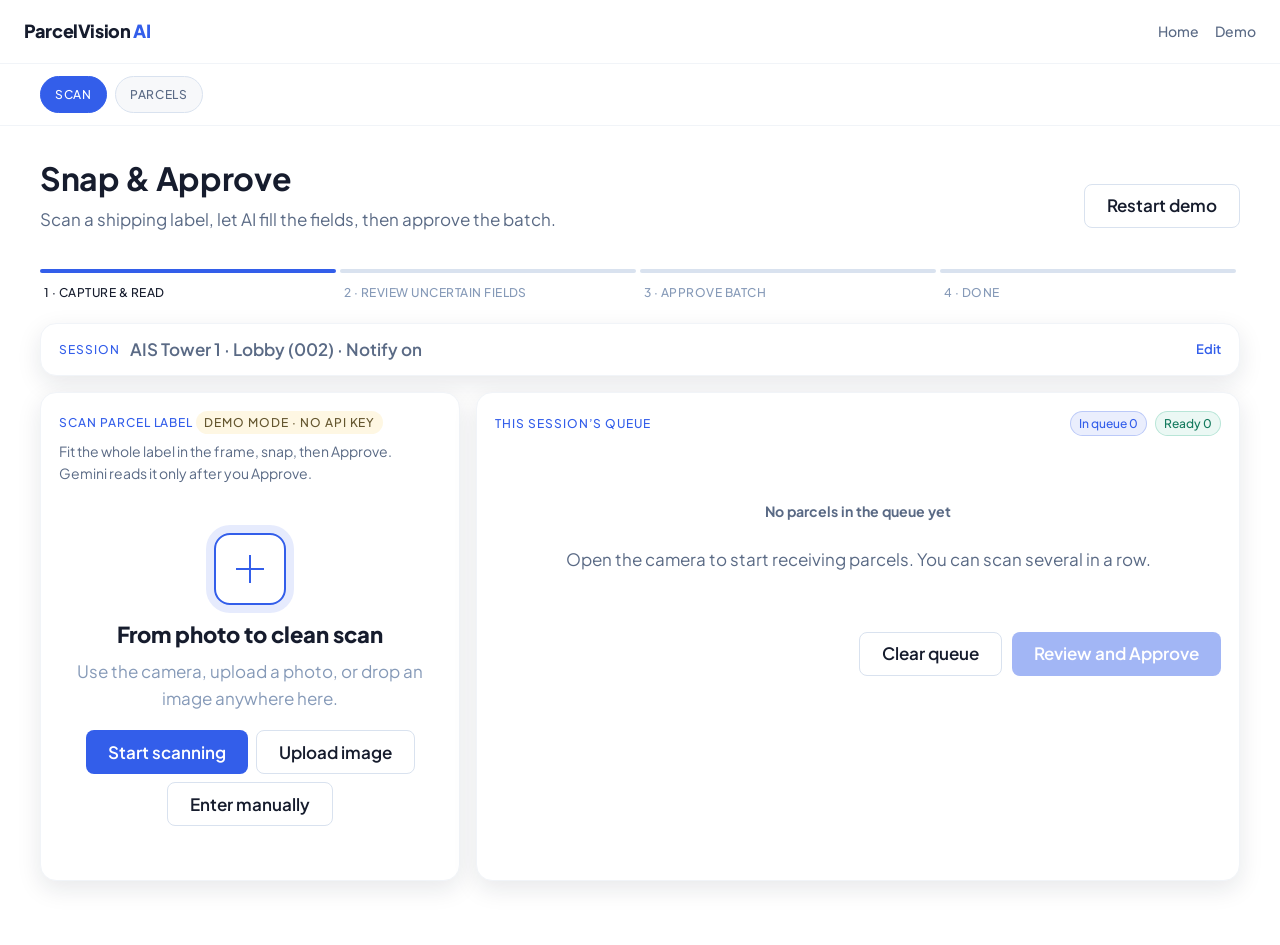
==== commit 06663817: "Polish UI: dark mode, simpler scan flow, progress stepper, keyboard shortcuts Co-authored-by: Cursor" ====
--- a/docs/demo.html
+++ b/docs/demo.html
@@ -40,26 +40,22 @@
   </div>
 
   <div class="sm-screen active" id="screen-capture">
-    <div class="tis-help-box tis-help-box--blue">
-      <b>Photograph the parcel label and let AI fill the form.</b>
-      Set the project and storage location once, then keep scanning. Gemini reads tracking, carrier, recipient, floor/department, size, and condition. Staff only tap fields the model is unsure about.
-    </div>
-
-    <div class="tis-section">
-      <div class="tis-label">Session settings</div>
+    <details class="tis-section sm-session">
+      <summary><span class="tis-label">Session</span> AIS Tower 1 · Lobby (002) · Notify on</summary>
       <div class="pv-fields">
         <div class="pv-field"><label>Project</label><div class="value">AIS Tower 1 (Phahonyothin)</div></div>
         <div class="pv-field"><label>Storage location</label><div class="value">Lobby (002)</div></div>
         <div class="pv-field"><label>Arrived on</label><div class="value">18/09/2026 14:17</div></div>
       </div>
       <label class="pv-check"><input type="checkbox" checked> Notify the recipient immediately on Approve</label>
-    </div>
+    </details>
 
     <div class="sm-capture-grid">
       <div class="tis-section" style="margin:0">
         <div class="tis-label">Scan parcel label <span id="sm-mode"></span></div>
-
-        <div class="sm-capture-col">
+        <p class="sm-hint">Fit the whole label in the frame, snap, then Approve. Gemini reads it only after you Approve.</p>
+
+        <div class="sm-capture-col" ondragover="event.preventDefault();this.classList.add('is-dragover')" ondragleave="if(!this.contains(event.relatedTarget))this.classList.remove('is-dragover')" ondrop="this.classList.remove('is-dragover');dropFiles(event)">
         <div class="sm-capture-processing" id="sm-capture-processing" hidden>
           <div class="sm-spinner" aria-hidden="true"></div>
           <p id="sm-processing-text">Checking the label…</p>
@@ -68,7 +64,7 @@
         <div class="sm-camera-entry" id="sm-camera-entry">
           <div class="sm-scan-mark" aria-hidden="true"></div>
           <div style="font-size:22px;font-weight:800;margin-top:12px">From photo to clean scan</div>
-          <div class="tis-text-gray" style="margin-top:6px">Align the shipping label in the frame, snap once, then Approve. Keep recipient details and the barcode visible.</div>
+          <div class="tis-text-gray" style="margin-top:6px">Use the camera, upload a photo, or drop an image anywhere here.</div>
           <div class="sm-camera-entry-actions">
             <button class="pv-btn" type="button" onclick="continueToCamera()"><span class="mdc-button__label">Start scanning</span></button>
             <button class="pv-btn pv-btn-ghost" type="button" onclick="pickFiles()"><span class="mdc-button__label">Upload image</span></button>
@@ -154,13 +150,6 @@
 
         <canvas id="sm-canvas" hidden></canvas>
         <input type="file" id="sm-file" accept="image/*" multiple hidden onchange="filesPicked(this)">
-
-        <div class="sm-drop" onclick="pickFiles()" ondragover="event.preventDefault()" ondrop="dropFiles(event)">
-          Drag an image here, or click to choose a file — for counters without a camera.
-        </div>
-        <div class="tis-help-box tis-help-box--amber" style="margin-top:12px">
-          Place the <b>complete shipping label</b> in the frame and tap SNAP LABEL, or upload a photo. A local text check runs in the browser. Gemini runs only after you Approve.
-        </div>
         </div>
       </div>
 
@@ -348,10 +337,10 @@
 </div>
 
 <div class="sm-scrim" onclick="closeSheet()"></div>
-<div class="sm-sheet" id="sm-sheet">
+<div class="sm-sheet" id="sm-sheet" role="dialog" aria-modal="true" aria-labelledby="sm-sheet-title">
   <div class="sm-sheet-head">
     <div style="flex:1">
-      <h3 style="margin:0;font-size:16px">Review AI values</h3>
+      <h3 id="sm-sheet-title" style="margin:0;font-size:16px">Review AI values</h3>
       <div class="tis-text-gray" id="sm-sheet-sub">&nbsp;</div>
     </div>
     <button class="sm-choice" type="button" onclick="closeSheet()">Close</button>
@@ -378,7 +367,7 @@
   </div>
 </div>
 
-<div class="sm-photo-lightbox" id="sm-photo-lightbox" hidden onclick="if(event.target===this)closePhotoPreview()">
+<div class="sm-photo-lightbox" id="sm-photo-lightbox" role="dialog" aria-modal="true" aria-label="Parcel photo preview" hidden onclick="if(event.target===this)closePhotoPreview()">
   <div class="sm-photo-lightbox-card">
     <img id="sm-photo-lightbox-img" alt="Parcel photo preview">
     <div class="sm-photo-lightbox-actions">
@@ -389,8 +378,8 @@
 </div>
 
 <div class="sm-crop-editor" id="sm-crop-editor" hidden onclick="if(event.target===this)cancelCropEdit()">
-  <div class="sm-crop-editor-card">
-    <div style="font-weight:800;margin-bottom:8px">Adjust crop</div>
+  <div class="sm-crop-editor-card" role="dialog" aria-modal="true" aria-labelledby="sm-crop-title">
+    <div id="sm-crop-title" style="font-weight:800;margin-bottom:8px">Adjust crop</div>
     <div class="tis-text-gray" style="margin-bottom:10px">Starts on the label frame. Drag inside the box to move it, or drag a corner to reshape. Text is re-read only when you apply.</div>
     <canvas id="sm-crop-canvas" width="640" height="360"></canvas>
     <div class="sm-crop-editor-actions">
@@ -401,8 +390,8 @@
 </div>
 
 <div class="sm-dialog-wrap" onclick="if(event.target===this)closeConfirm()">
-  <div class="pv-dialog">
-    <h3 style="margin-top:0">Confirm parcel save</h3>
+  <div class="pv-dialog" role="dialog" aria-modal="true" aria-labelledby="sm-confirm-title">
+    <h3 id="sm-confirm-title" style="margin-top:0">Confirm parcel save</h3>
     <div id="sm-confirm-text"></div>
     <div class="sm-actionbar" style="margin-top:16px">
       <button class="pv-btn pv-btn-ghost" type="button" onclick="closeConfirm()"><span class="mdc-button__label">Cancel</span></button>
@@ -412,8 +401,8 @@
 </div>
 
 <div class="pl-dialog-wrap" onclick="if (event.target === this) closeDialog()">
-  <div class="pv-dialog">
-    <h3 style="margin-top:0">Confirm parcel delivery</h3>
+  <div class="pv-dialog" role="dialog" aria-modal="true" aria-labelledby="pl-dialog-title">
+    <h3 id="pl-dialog-title" style="margin-top:0">Confirm parcel delivery</h3>
     <div id="pl-dialog-text"></div>
     <div class="sm-actionbar" style="margin-top:16px">
       <button class="pv-btn pv-btn-ghost" type="button" onclick="closeDialog()">Cancel</button>
@@ -654,6 +643,7 @@
   is(PARCELS.some(isOverdue), 'there should be at least one parcel overdue > 7 days');
   is(!PARCELS.some(p => p.status === 'delivered' && isOverdue(p)), 'delivered should not count as overdue');
   is(esc('<script>').includes('&lt;'), 'esc() must escape < > &');
+  is(document.querySelector('.pv-brand').textContent === 'ParcelVision AI', 'nav brand must read ParcelVision AI');
   console.log(ok ? '✓ self-check passed (status set, transitions, filter, overdue, esc)' : '✗ self-check failed');
 })();
 
--- a/docs/parcelvision.css
+++ b/docs/parcelvision.css
@@ -1,5 +1,7 @@
 :root {
   --bs-primary: #335EEA;
+  --primary-hover: #2449C8;
+  --surface-contrast: #FFFFFF;
   --bs-primary-desat: #6C8AEC;
   --bs-success: #42BA96;
   --bs-success-text: #147a5e;
@@ -39,8 +41,8 @@
   --danger: #DF4759;
   --font: "Plus Jakarta Sans", "PlusJakartaSans", system-ui, -apple-system, "Segoe UI", Roboto, "Helvetica Neue", sans-serif;
   --mono: SFMono-Regular, Menlo, Monaco, Consolas, "Liberation Mono", "Courier New", monospace;
-  --radius-md: .375rem;
-  --radius-lg: .5rem;
+  --radius-md: .5rem;
+  --radius-lg: var(--radius-md);
   --radius-xl: 1rem;
 
   --ink: var(--text-primary);
@@ -60,9 +62,32 @@
   --font-family: var(--font);
 }
 
+@media (prefers-color-scheme: dark) {
+  :root {
+    --primary-hover: #5B7FF0;
+    --surface-contrast: #1A2233;
+    --bs-success-text: #5FD3AE;
+    --bs-warning-text: #FAD776;
+    --bs-secondary-color: #A3B1C9;
+    --bs-gray-100: #1A2233;
+    --bs-gray-200: #20293B;
+    --bs-gray-300: #2E3A52;
+    --bg-canvas: #0D121C;
+    --bg-surface-1: #141B29;
+    --bg-surface-2: #1A2233;
+    --bg-surface-glass: rgba(13, 18, 28, .82);
+    --text-primary: #E8EDF6;
+    --text-secondary: #A3B1C9;
+    --text-muted: #7C8BA6;
+    --line: #222C40;
+    --line-strong: #2E3A52;
+    --shadow-card: 0 .5rem 1.5rem rgba(0, 0, 0, .35);
+  }
+}
+
 *, *:before, *:after { box-sizing: border-box; }
 html, body { margin: 0; min-height: 100%; }
-html { color-scheme: light; }
+html { color-scheme: light dark; }
 body {
   font: 400 1.0625rem/1.6 var(--font);
   color: var(--text-primary);
@@ -71,7 +96,7 @@
 [hidden] { display: none !important; }
 button, input, select { font: inherit; }
 a { color: var(--bs-primary); text-decoration: none; }
-a:hover { color: #2975bb; text-decoration: underline; }
+a:hover { color: var(--primary-hover); text-decoration: underline; }
 .pv-nav a:hover, .pv-btn:hover, .home-card a:hover, .home-foot a:hover { text-decoration: none; }
 :focus-visible { outline: .25rem solid rgba(51, 94, 234, .25); outline-offset: 2px; }
 
@@ -86,15 +111,15 @@
 .pv-brand span { color: var(--bs-primary); }
 .pv-nav a:not(.pv-brand):not(.pv-btn) { color: var(--text-secondary); text-decoration: none; font-weight: 500; font-size: 14px; }
 .pv-nav a.is-active { color: var(--text-primary); }
-.pv-btn, .tis-btn-filled-primary, .tis-btn-primary, .tis-btn-danger {
+.pv-btn, .tis-btn-danger {
   display: inline-flex; align-items: center; justify-content: center; gap: 6px;
-  padding: 12px 24px; border-radius: var(--radius-md); border: 0;
+  min-height: 44px; padding: 0 22px; border-radius: var(--radius-md); border: 0;
   background: var(--bs-primary); color: #fff; font-weight: 600; cursor: pointer; text-decoration: none;
   transition: background .15s ease, box-shadow .15s ease;
 }
-.pv-btn:hover, .tis-btn-filled-primary:hover { background: #2975bb; box-shadow: var(--shadow-card); color: #fff; }
-.tis-btn-primary, .pv-btn-ghost {
-  background: #fff; color: var(--text-primary); border: 1px solid var(--line-strong);
+.pv-btn:hover { background: var(--primary-hover); box-shadow: var(--shadow-card); color: #fff; }
+.pv-btn-ghost {
+  background: var(--surface-contrast); color: var(--text-primary); border: 1px solid var(--line-strong);
 }
 .pv-btn-ghost:hover { background: var(--bs-gray-100); border-color: var(--bs-primary); color: var(--bs-primary); }
 .tis-btn-danger { background: transparent; color: var(--danger); border: 1px solid rgba(223, 71, 89, .4); }
@@ -105,7 +130,20 @@
 .pv-title { font-size: 32px; font-weight: 700; margin: 0 0 8px; letter-spacing: -0.01em; line-height: 1.25; }
 .pv-lead { color: var(--text-secondary); margin: 0 0 20px; line-height: 1.6; }
 
-#sm-steps { display: flex; flex-wrap: wrap; gap: 8px; margin-bottom: 18px; }
+#sm-steps { display: flex; gap: 0; margin-bottom: 20px; counter-reset: step; }
+#sm-steps .tis-pill {
+  flex: 1; position: relative; display: flex; align-items: center; gap: 8px;
+  border: 0; border-radius: 0; background: none; padding: 14px 4px 0; text-align: left;
+  font-size: 12px; letter-spacing: .04em; color: var(--text-muted);
+}
+#sm-steps .tis-pill::before {
+  content: ""; position: absolute; top: 0; left: 0; right: 4px; height: 4px; border-radius: 999px;
+  background: var(--line-strong); transition: background .2s ease;
+}
+#sm-steps .tis-pill.active, #sm-steps .tis-pill.is-done { background: none; color: var(--text-primary); }
+#sm-steps .tis-pill.active::before, #sm-steps .tis-pill.is-done::before { background: var(--bs-primary); }
+#sm-steps .tis-pill.is-done { color: var(--text-secondary); }
+@media (max-width: 600px) { #sm-steps .tis-pill { font-size: 10.5px; letter-spacing: 0; } }
 .tis-pill {
   border: 1px solid var(--line-strong); background: var(--bs-gray-100); color: var(--text-secondary);
   border-radius: 999px; padding: 8px 14px; font-weight: 500; font-size: 12px; letter-spacing: .06em;
@@ -115,7 +153,7 @@
   background: var(--bs-primary); border-color: var(--bs-primary); color: #fff;
 }
 
-.pv-card, .tis-section {
+.tis-section {
   background: var(--bg-surface-1); border: 1px solid var(--line); border-radius: var(--radius-xl);
   padding: 18px; margin-bottom: 16px; box-shadow: var(--shadow-card);
 }
@@ -127,7 +165,7 @@
 .pv-fields { display: flex; flex-wrap: wrap; gap: 16px; }
 .pv-field { flex: 1; min-width: 200px; }
 .pv-field label { display: block; font-size: 12px; color: var(--text-muted); margin-bottom: 4px; }
-.pv-field .value, .mat-mdc-select-value, .mat-mdc-input-element {
+.pv-field .value, .mat-mdc-input-element {
   background: var(--bs-gray-100); border: 1px solid var(--line-strong); border-radius: var(--radius-md); padding: 10px 12px; color: var(--text-primary); width: 100%;
 }
 .pv-check { display: flex; gap: 8px; align-items: center; margin-top: 12px; color: var(--text-secondary); }
@@ -158,7 +196,7 @@
 .sm-camera-entry-actions { display: flex; flex-wrap: wrap; justify-content: center; gap: 8px; margin-top: 18px; }
 .sm-scan-mark {
   width: 72px; height: 72px; margin: 0 auto; border: 2px solid var(--bs-primary); border-radius: var(--radius-xl);
-  box-shadow: inset 0 0 0 10px #fff, 0 0 0 8px rgba(51, 94, 234, .12);
+  box-shadow: inset 0 0 0 10px var(--bg-surface-1), 0 0 0 8px rgba(51, 94, 234, .12);
   background:
     linear-gradient(var(--bs-primary), var(--bs-primary)) center / 28px 2px no-repeat,
     linear-gradient(var(--bs-primary), var(--bs-primary)) center / 2px 28px no-repeat;
@@ -197,10 +235,16 @@
 }
 @keyframes sm-spin { to { transform: rotate(360deg); } }
 .sm-row-snap { gap: 12px; }
+@media (max-width: 600px) {
+  .sm-row-snap {
+    position: sticky; bottom: 0; z-index: 5; margin: 12px -18px 0; padding: 12px 18px calc(12px + env(safe-area-inset-bottom));
+    background: var(--bg-surface-glass); backdrop-filter: blur(12px); border-top: 1px solid var(--line);
+  }
+}
 .sm-snap {
   flex: 1 1 220px; max-width: 400px; padding: 18px 16px;
   font-size: 20px; font-weight: 700; letter-spacing: .04em;
-  color: #fff; background: var(--bs-primary); border: 0; border-radius: 14px; cursor: pointer;
+  color: #fff; background: var(--bs-primary); border: 0; border-radius: var(--radius-xl); cursor: pointer;
   box-shadow: var(--shadow-card);
 }
 .sm-ocr-pane {
@@ -236,7 +280,16 @@
   font: inherit; font-size: 12px; font-weight: 700; padding: 0;
 }
 .sm-download:hover { text-decoration: underline; }
-.sm-drop { border: 1px dashed var(--line-strong); border-radius: var(--radius-lg); padding: 14px; text-align: center; color: var(--text-muted); cursor: pointer; margin-top: 12px; }
+.sm-hint { margin: -4px 0 12px; font-size: 14px; color: var(--text-secondary); }
+.sm-capture-col { border-radius: var(--radius-xl); outline: 2px dashed transparent; outline-offset: 4px; transition: outline-color .15s ease, background .15s ease; }
+.sm-capture-col.is-dragover { outline-color: var(--bs-primary); background: rgba(51, 94, 234, .06); }
+.sm-session { padding: 12px 18px; }
+.sm-session summary { cursor: pointer; font-weight: 600; color: var(--text-secondary); list-style: none; display: flex; align-items: center; gap: 10px; }
+.sm-session summary::-webkit-details-marker { display: none; }
+.sm-session summary::after { content: "Edit"; margin-left: auto; font-size: 13px; color: var(--bs-primary); }
+.sm-session[open] summary { margin-bottom: 14px; }
+.sm-session[open] summary::after { content: "Done"; }
+.sm-session .tis-label { margin: 0; }
 .sm-row { display: flex; flex-wrap: wrap; gap: 8px; align-items: center; justify-content: center; margin: 12px 0; }
 
 .sm-queue { display: grid; gap: 10px; }
@@ -258,17 +311,19 @@
 .sm-field-value.is-empty { color: var(--danger); font-weight: 400; }
 .sm-chiprow { display: flex; flex-wrap: wrap; gap: 6px; margin-top: 7px; }
 .sm-choice {
-  border: 1px solid var(--line-strong); background: #fff; border-radius: 999px; cursor: pointer;
-  padding: 6px 12px; color: var(--text-primary);
-}
+  border: 1px solid var(--line-strong); background: var(--surface-contrast); border-radius: 999px; cursor: pointer;
+  min-height: 36px; padding: 0 14px; color: var(--text-primary);
+}
+.sm-choice:not(.active):not(.is-danger):hover { border-color: var(--bs-primary); color: var(--bs-primary); }
 .sm-choice.active { background: var(--bs-primary); border-color: var(--bs-primary); color: #fff; }
 .sm-choice.is-danger { color: var(--danger); border-color: rgba(223, 71, 89, .4); }
 
-.sm-scrim { position: fixed; inset: 0; background: rgba(0,0,0,.5); z-index: 40; opacity: 0; visibility: hidden; }
+.sm-scrim { position: fixed; inset: 0; background: rgba(0,0,0,.5); z-index: 40; opacity: 0; visibility: hidden; transition: opacity .2s ease, visibility .2s; }
 .sm-sheet {
   position: fixed; left: 0; right: 0; bottom: 0; z-index: 41; background: var(--bg-surface-1); color: var(--text-primary);
-  border-radius: 16px 16px 0 0; max-height: 92vh; overflow: auto; transform: translateY(100%);
+  border-radius: var(--radius-xl) var(--radius-xl) 0 0; max-height: 92vh; overflow: auto; transform: translateY(100%);
   pointer-events: none; border: 1px solid var(--line); box-shadow: var(--shadow-card);
+  transition: transform .25s cubic-bezier(.2, .8, .2, 1), opacity .2s ease;
 }
 body.sm-sheet-open .sm-sheet { pointer-events: auto; transform: translateY(0); }
 body.sm-sheet-open .sm-scrim { opacity: 1; visibility: visible; }
@@ -310,13 +365,12 @@
 .pv-dialog { background: var(--bg-surface-1); border: 1px solid var(--line); border-radius: var(--radius-xl); padding: 24px; width: min(460px, 100%); box-shadow: var(--shadow-card); }
 .pv-kpi { display: grid; grid-template-columns: repeat(auto-fit, minmax(160px, 1fr)); gap: 16px; margin-bottom: 16px; }
 .pv-kpi article { background: var(--bg-surface-1); border: 1px solid var(--line); border-radius: var(--radius-lg); padding: 14px; box-shadow: var(--shadow-card); }
-.pv-kpi b { font-size: 24px; font-family: var(--mono); font-weight: 500; }
+.pv-kpi b, .pl-kpi-value { font-size: 26px; font-family: var(--font); font-weight: 700; letter-spacing: -0.02em; font-variant-numeric: tabular-nums; }
 .pv-table { width: 100%; border-collapse: collapse; }
 .pv-table th, .pv-table td { text-align: left; padding: 10px 8px; border-bottom: 1px solid var(--line); font-size: 13px; }
 .pv-table th { color: var(--text-muted); font-weight: 500; letter-spacing: .06em; text-transform: uppercase; font-size: 12px; }
 .pv-empty { text-align: center; color: var(--text-secondary); padding: 28px 8px; }
-.flex { display: flex; } .flex-wrap { flex-wrap: wrap; } .gap-2 { gap: 8px; } .gap-3 { gap: 12px; } .gap-4 { gap: 16px; }
-.items-center { align-items: center; } .justify-center { justify-content: center; } .justify-end { justify-content: flex-end; }
+.flex { display: flex; } .gap-2 { gap: 8px; } .items-center { align-items: center; }
 
 .tis-badge-sm, .tis-badge-xs, .tis-badge-success, .tis-badge-warning, .tis-badge-danger,
 .tis-badge-outline-primary, .tis-badge-outline-success, .tis-badge-outline-warning, .tis-badge-outline-danger,
@@ -338,12 +392,8 @@
 .tis-text-gray, .tis-text-light { color: var(--text-muted); }
 .tis-text-danger { color: var(--danger); }
 .tis-a { color: var(--accent-blue); cursor: pointer; }
-.tis-text-upper { text-transform: none; }
 .mat-icon { font-size: 18px; width: 18px; height: 18px; vertical-align: middle; }
-mat-drawer, mat-toolbar, .tis-breadcrumb, .mat-expansion-indicator { display: none !important; }
-mat-drawer-container, mat-drawer-content, .tis-main-container, .tis-page, .sm-shell { display: block; min-height: 0; }
 .tis-page-header { display: flex; justify-content: space-between; align-items: center; gap: 12px; flex-wrap: wrap; margin-bottom: 16px; }
-.tis-page-title { font-size: 32px; font-weight: 700; letter-spacing: -0.01em; }
 .pl-kpi { display: grid; grid-template-columns: repeat(auto-fit, minmax(140px, 1fr)); gap: 16px; margin-bottom: 16px; }
 .pl-kpi-card { background: var(--bg-surface-1); border: 1px solid var(--line); border-radius: var(--radius-lg); padding: 16px; box-shadow: var(--shadow-card); }
 .tis-badge-sr-so-completed, .tis-badge-sr-so-closed { background: rgba(156,163,175,.12); color: var(--text-secondary); }
@@ -360,9 +410,7 @@
 
 .pl-kpi-card--accent { border-color: rgba(250, 215, 118, .7); background: rgba(250, 215, 118, .18); }
 .pl-kpi-card--danger { border-color: rgba(223, 71, 89, .4); background: rgba(223, 71, 89, .08); }
-.pl-kpi-label { font-size: 12.5px; color: var(--text-muted); margin-top: 2px; }
-.pl-kpi-value { font-size: 22px; font-weight: 500; font-family: var(--mono); }
-.pl-filters { display: grid; gap: 16px; margin-bottom: 16px; }
+.pl-kpi-label { font-size: 12.5px; color: var(--text-muted); margin-top: 2px; }.pl-filters { display: grid; gap: 16px; margin-bottom: 16px; }
 @media (min-width: 760px) { .pl-filters { grid-template-columns: 220px 180px minmax(0, 1fr); } }
 .pl-field span { display: block; font-size: 12px; color: var(--text-muted); margin-bottom: 4px; }
 .pl-field .value, .pl-field select, .pl-field input {
@@ -419,9 +467,15 @@
   user-select: none;
 }
 
-.pv-nav .pv-btn { margin-left: 8px; padding: 8px 16px; }
+.pv-nav .pv-btn { margin-left: 8px; min-height: 36px; padding: 0 16px; }
 .home { width: min(1200px, calc(100% - 48px)); margin: 0 auto; padding: 48px 0 96px; }
 .home-hero { padding: 32px 0 64px; max-width: 760px; }
+body:has(.home-hero) {
+  background:
+    radial-gradient(50% 600px at 15% 120px, rgba(51, 94, 234, .16), transparent 70%),
+    radial-gradient(40% 500px at 65% 0, rgba(124, 105, 239, .14), transparent 70%),
+    var(--bg-canvas);
+}
 .home-kicker {
   display: inline-flex; margin: 0 0 16px; padding: 4px 12px;
   background: rgba(51, 94, 234, .1); border: 1px solid rgba(51, 94, 234, .25);
@@ -470,7 +524,7 @@
 }
 .home-band, .home-cta-band {
   display: flex; flex-wrap: wrap; align-items: center; justify-content: space-between; gap: 16px;
-  background: var(--bg-surface-1); border: 1px solid var(--line); border-radius: 20px; padding: 32px;
+  background: var(--bg-surface-1); border: 1px solid var(--line); border-radius: var(--radius-xl); padding: 32px;
   margin: 16px 0 48px; box-shadow: var(--shadow-card);
 }
 .home-band h2, .home-cta-band h2 { margin: 0 0 8px; }
@@ -551,7 +605,7 @@
   overflow: hidden; background: #161C2D; box-shadow: var(--shadow-card);
 }
 .home-demo-stage img { width: 100%; height: 100%; object-fit: cover; display: block; }
-.home-demo-stage--result { background: #fff; border: 1px solid var(--line-strong); }
+.home-demo-stage--result { background: var(--surface-contrast); border: 1px solid var(--line-strong); }
 .home-demo-quad {
   position: absolute; inset: 0; width: 100%; height: 100%;
   fill: rgba(51, 94, 234, .08); stroke: var(--bs-primary); stroke-width: 1.4;
@@ -563,7 +617,7 @@
 .home-demo-fields {
   position: absolute; left: 12px; right: 12px; bottom: 12px; margin: 0;
   display: grid; gap: 6px; padding: 10px 12px;
-  background: rgba(255,255,255,.92); border-radius: var(--radius-md);
+  background: var(--bg-surface-glass); border-radius: var(--radius-md);
   box-shadow: var(--shadow-card);
 }
 .home-demo-fields div { display: grid; grid-template-columns: 88px 1fr; gap: 8px; font-size: 13px; }
@@ -618,3 +672,9 @@
   background: var(--bg-surface-glass); backdrop-filter: blur(16px);
   border-bottom: 1px solid var(--line);
 }
+
+@media (prefers-reduced-motion: reduce) {
+  *, *::before, *::after { transition-duration: 0s !important; animation-duration: 0s !important; scroll-behavior: auto !important; }
+  .home-card:hover, .home-step:hover, .sm-qcard:hover, .home-demo-scan:hover { transform: none; }
+  .sm-spinner { animation: sm-spin 1.6s linear infinite !important; }
+}
